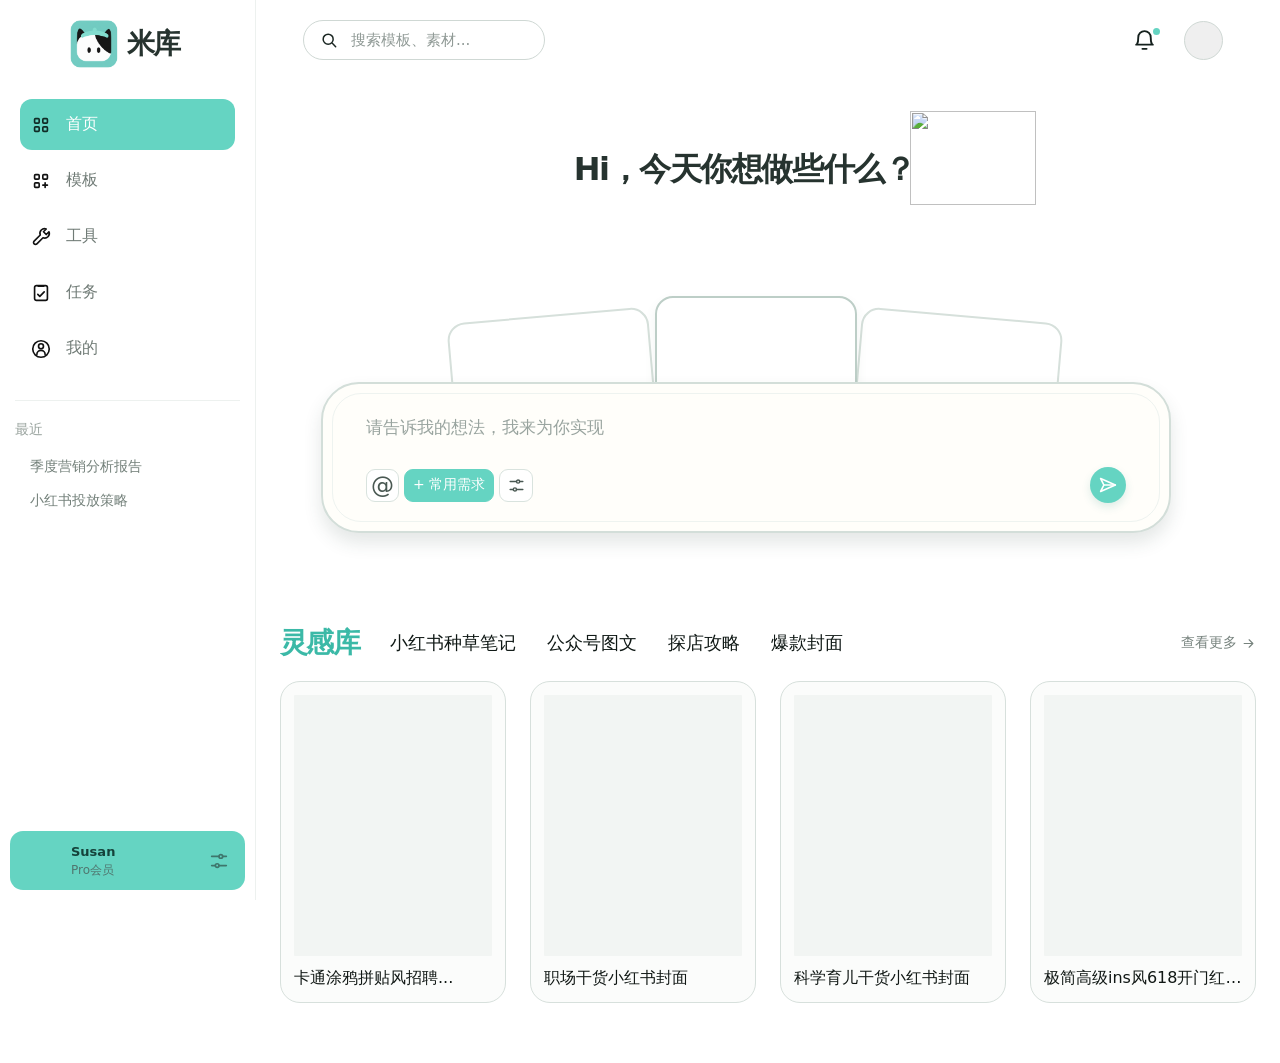
==== work/stitch_ui_20260822/miku-home-preview.html @ 9ce6d8cd "Add Miku homepage preview" ====
<!doctype html>
<html lang="zh-CN">
  <head>
    <meta charset="UTF-8" />
    <meta name="viewport" content="width=device-width, initial-scale=1.0" />
    <title>Miku 米库 · 首页</title>
    <style>
      :root {
        --mint: #65d4c2;
        --mint-dark: #3bb9a7;
        --ink: #26332f;
        --muted: #7f8b86;
        --line: #d7e0dc;
        --line-soft: #edf1ef;
        --panel: #fffefa;
        --shadow: 0 10px 18px rgba(45, 67, 59, 0.13);
        --ease: cubic-bezier(0.16, 1, 0.3, 1);
      }

      * { box-sizing: border-box; }
      html { scroll-behavior: smooth; }
      body {
        min-height: 100dvh;
        margin: 0;
        color: var(--ink);
        background: #fff;
        font-family: "PingFang SC", "Microsoft YaHei", system-ui, sans-serif;
        -webkit-font-smoothing: antialiased;
      }

      button, textarea { font: inherit; }
      button, a { -webkit-tap-highlight-color: transparent; }
      button { cursor: pointer; }
      a { color: inherit; text-decoration: none; }
      :focus-visible { outline: 3px solid rgba(101, 212, 194, 0.5); outline-offset: 3px; }

      .app-shell { min-height: 100dvh; }
      .icon { display: block; width: 22px; height: 22px; fill: none; stroke: currentColor; stroke-width: 1.8; stroke-linecap: round; stroke-linejoin: round; }
      .icon-glyph { display: inline-flex; width: 24px; height: 24px; align-items: center; justify-content: center; font-size: 0; }
      .sr-only { position: absolute; width: 1px; height: 1px; padding: 0; margin: -1px; overflow: hidden; clip: rect(0, 0, 0, 0); white-space: nowrap; border: 0; }

      .sidebar {
        position: fixed;
        inset: 0 auto 0 0;
        z-index: 10;
        width: 256px;
        display: flex;
        flex-direction: column;
        padding: 20px 10px 10px;
        background: #fff;
        border-right: 1px solid var(--line-soft);
      }

      .brand { display: flex; align-items: center; gap: 9px; padding: 0 0 31px 60px; }
      .brand-logo { width: 48px; height: 48px; display: block; border-radius: 11px; object-fit: cover; }
      .brand-name { font-size: 28px; font-weight: 700; letter-spacing: -0.06em; }

      .nav { display: grid; gap: 5px; margin: 0 10px; }
      .nav-link {
        min-height: 51px;
        display: flex;
        align-items: center;
        gap: 14px;
        padding: 0 10px;
        border-radius: 12px;
        color: #707b76;
        font-size: 16px;
        transition: background 180ms var(--ease), color 180ms var(--ease), transform 180ms var(--ease);
      }

      .nav-link:hover { color: var(--ink); background: #f4f8f6; transform: translateX(2px); }
      .nav-link[aria-current="page"] { color: #fff; background: var(--mint); }
      .nav-link .icon { color: #111; width: 22px; height: 22px; }
      .nav-link[aria-current="page"] .icon { color: #102b26; }

      .recent { margin: 26px 5px 0; padding: 20px 0 0; border-top: 1px solid var(--line-soft); }
      .recent-title { margin: 0 0 11px; color: #9aa49f; font-size: 14px; }
      .recent-link { display: block; padding: 8px 15px; color: #73807a; font-size: 14px; transition: color 180ms var(--ease); }
      .recent-link:hover { color: var(--mint-dark); }

      .profile-card { display: flex; align-items: center; gap: 10px; min-height: 59px; margin-top: auto; padding: 8px 11px; border-radius: 13px; color: #15423a; background: var(--mint); }
      .reference-crop { overflow: hidden; background-image: url('/reference/miku-home-reference.png'); background-repeat: no-repeat; background-size: 1440px 1024px; }
      .top-avatar { background-position: -1345px -13px; }
      .profile-avatar { width: 40px; height: 40px; flex: 0 0 auto; border-radius: 50%; background-position: -19px -947px; }
      .profile-copy { min-width: 0; flex: 1; line-height: 1.2; }
      .profile-copy strong, .profile-copy span { display: block; white-space: nowrap; overflow: hidden; text-overflow: ellipsis; }
      .profile-copy strong { font-size: 13px; }
      .profile-copy span { margin-top: 3px; color: #50766f; font-size: 12px; }
      .profile-settings { border: 0; padding: 4px; color: #3e766c; background: transparent; }

      .workspace { min-height: 100dvh; margin-left: 256px; }
      .topbar { height: 80px; display: flex; align-items: center; justify-content: space-between; padding: 0 57px 0 47px; }
      .search-box { width: 242px; height: 40px; display: flex; align-items: center; gap: 12px; padding: 0 15px; border: 1px solid #cfd8d4; border-radius: 999px; color: #909a96; background: #fff; text-align: left; transition: border-color 180ms var(--ease), box-shadow 180ms var(--ease); }
      .search-box:hover, .search-box:focus-visible { border-color: var(--mint); box-shadow: 0 0 0 4px rgba(101, 212, 194, 0.12); }
      .search-box .icon { width: 20px; height: 20px; color: #1a2622; }
      .search-box span:last-child { font-size: 15px; }
      .top-actions { display: flex; align-items: center; gap: 27px; }
      .notification-button { position: relative; display: grid; place-items: center; padding: 0; border: 0; color: #14201d; background: transparent; }
      .notification-button .icon { width: 25px; height: 25px; }
      .notification-dot { position: absolute; top: -2px; right: -5px; width: 11px; height: 11px; border: 2px solid #fff; border-radius: 50%; background: var(--mint); }
      .top-avatar { width: 39px; height: 39px; border: 1px solid #cfd8d4; border-radius: 50%; }

      .main { width: min(100% - 48px, 1018px); margin: 0 auto; }
      .hero { position: relative; height: 220px; display: flex; justify-content: center; padding-top: 69px; }
      .hero h1 { margin: 0; transform: translateX(-24px); font-size: 32px; line-height: 1.25; letter-spacing: -0.045em; font-weight: 700; }
      .hero-cat { position: absolute; top: 31px; left: calc(50% + 142px); width: 126px; height: 94px; object-fit: cover; object-position: 52% 46%; }

      .composer-section { position: relative; display: flow-root; height: 315px; }
      .mode-deck { position: absolute; top: 0; left: calc(50% - 13px); width: 610px; height: 94px; transform: translateX(-50%); }
      .mode-card { position: absolute; top: 15px; width: 202px; height: 97px; border: 2px solid #d6e0db; border-radius: 18px; background: #fff; transition: transform 180ms var(--ease), border-color 180ms var(--ease), box-shadow 180ms var(--ease); }
      .mode-card--left { left: 0; transform: rotate(-5deg); }
      .mode-card--center { left: 205px; top: 0; height: 112px; z-index: 2; }
      .mode-card--right { right: 0; transform: rotate(5deg); }
      .mode-card:hover, .mode-card.is-selected { border-color: #bdcec7; box-shadow: 0 6px 12px rgba(75, 105, 94, 0.08); }
      .mode-card--left:hover { transform: translateY(-4px) rotate(-5deg); }
      .mode-card--center:hover, .mode-card--center.is-selected { transform: translateY(-4px); }
      .mode-card--right:hover { transform: translateY(-4px) rotate(5deg); }

      .composer-panel { position: relative; z-index: 4; width: min(850px, 100%); height: 151px; margin: 82px auto 0; transform: translateX(-22px); padding: 31px 43px 16px; border: 2px solid #d3ded9; border-radius: 38px; background: var(--panel); box-shadow: var(--shadow); }
      .composer-panel::after { content: ""; position: absolute; inset: 9px; z-index: -1; border: 1px solid #eef3f0; border-radius: 29px; pointer-events: none; }
      .prompt-input { position: relative; z-index: 1; width: 100%; height: 42px; resize: none; padding: 0; border: 0; outline: 0; color: var(--ink); background: transparent; font-size: 17px; line-height: 1.5; }
      .prompt-input::placeholder { color: #99a49f; }
      .composer-actions { position: relative; z-index: 2; display: flex; align-items: center; justify-content: space-between; margin-top: 6px; }
      .prompt-tools { display: flex; align-items: center; gap: 5px; }
      .prompt-button { height: 33px; display: inline-flex; align-items: center; justify-content: center; border: 1px solid #d9e3de; border-radius: 9px; color: #495852; background: #fff; transition: transform 160ms var(--ease), border-color 160ms var(--ease), background 160ms var(--ease); }
      .prompt-button:hover { transform: translateY(-2px); border-color: var(--mint); background: #f8fffd; }
      .mention-button { width: 33px; font-size: 23px; line-height: 1; }
      .quick-button { padding: 0 8px; color: #fff; border-color: var(--mint); background: var(--mint); font-size: 14px; }
      .quick-button:hover { color: #fff; background: var(--mint-dark); }
      .settings-button { width: 34px; }
      .settings-button .icon { width: 19px; height: 19px; }
      .send-button { width: 36px; height: 36px; display: grid; place-items: center; border: 0; border-radius: 50%; color: #fff; background: var(--mint); box-shadow: 0 4px 8px rgba(50, 145, 130, 0.16); transition: transform 160ms var(--ease), background 160ms var(--ease); }
      .send-button:hover { transform: translateY(-2px); background: var(--mint-dark); }
      .send-button:active { transform: scale(0.96); }
      .send-button .icon { width: 22px; height: 22px; }
      .prompt-status { min-height: 18px; margin: 1px 0 0; color: var(--muted); font-size: 12px; }

      .inspiration-section { padding-top: 9px; padding-bottom: 60px; }
      .inspiration-heading { display: flex; align-items: center; justify-content: space-between; gap: 20px; margin-bottom: 19px; }
      .inspiration-tabs { display: flex; align-items: center; gap: 31px; overflow-x: auto; scrollbar-width: none; }
      .inspiration-tabs::-webkit-scrollbar { display: none; }
      .inspiration-tab { flex: 0 0 auto; padding: 0; border: 0; color: #0f1815; background: transparent; font-size: 18px; white-space: nowrap; }
      .inspiration-tab:first-child { font-size: 28px; font-weight: 700; letter-spacing: -0.06em; }
      .inspiration-tab:not(:first-child) { transition: color 160ms var(--ease); }
      .inspiration-tab:not(:first-child):hover, .inspiration-tab.is-active { color: var(--mint-dark); }
      .view-more { display: inline-flex; align-items: center; gap: 4px; flex: 0 0 auto; color: #77837e; font-size: 14px; }
      .view-more:hover { color: var(--mint-dark); }
      .view-more .icon { width: 15px; height: 15px; }

      .inspiration-grid { display: grid; grid-template-columns: repeat(4, minmax(0, 1fr)); gap: 24px; }
      .inspiration-card { min-width: 0; overflow: hidden; padding: 13px 13px 14px; border: 1px solid #d7e0dc; border-radius: 20px; background: #fbfcfb; transition: transform 180ms var(--ease), box-shadow 180ms var(--ease), border-color 180ms var(--ease); }
      .inspiration-card:hover { transform: translateY(-4px); border-color: #b9d1c8; box-shadow: 0 8px 18px rgba(55, 90, 78, 0.12); }
      .inspiration-media { width: 100%; aspect-ratio: 0.76; border-radius: 1px; background-image: url('/reference/miku-home-reference.png'); background-repeat: no-repeat; background-size: 1440px 1024px; background-color: #f2f5f3; }
      .media-one { background-position: -340px -694px; }
      .media-two { background-position: -600px -694px; }
      .media-three { background-position: -869px -699px; }
      .media-four { background-position: -1126px -699px; }
      .inspiration-title { display: block; overflow: hidden; margin-top: 11px; color: #111815; font-size: 16px; line-height: 1.35; text-overflow: ellipsis; white-space: nowrap; }

      @media (max-width: 1100px) {
        .topbar { padding-right: 28px; padding-left: 28px; }
        .main { width: min(100% - 48px, 900px); }
        .hero h1 { transform: none; }
        .composer-panel { transform: none; }
        .inspiration-grid { gap: 16px; }
        .mode-deck { transform: translateX(-50%) scale(0.92); transform-origin: top center; }
      }

      @media (max-width: 820px) {
        .sidebar { width: 84px; padding: 16px 10px 10px; align-items: center; }
        .workspace { margin-left: 84px; }
        .brand { padding: 0 0 27px; }
        .brand-name, .recent, .profile-card, .nav-link span:last-child { display: none; }
        .nav { width: 100%; margin: 0; }
        .nav-link { justify-content: center; padding: 0; }
        .topbar { padding: 0 24px; }
        .main { width: min(100% - 40px, 700px); }
        .hero h1 { font-size: 30px; }
        .hero-cat { left: calc(50% + 110px); width: 108px; height: 82px; }
        .composer-panel { padding-right: 30px; padding-left: 30px; }
        .inspiration-grid { grid-template-columns: repeat(2, minmax(0, 1fr)); }
      }

      @media (max-width: 620px) {
        .app-shell { display: block; }
        .sidebar { position: static; width: 100%; height: auto; display: flex; flex-direction: row; justify-content: space-between; padding: 10px 14px; border-right: 0; border-bottom: 1px solid var(--line-soft); }
        .brand { padding: 0; }
        .brand-logo { width: 42px; height: 42px; }
        .nav { width: auto; display: flex; gap: 3px; }
        .nav-link { width: 38px; min-height: 42px; }
        .nav-link .icon { width: 20px; height: 20px; }
        .workspace { margin-left: 0; }
        .topbar { height: 64px; padding: 0 16px; }
        .search-box { width: 200px; height: 36px; }
        .top-actions { gap: 15px; }
        .hero { height: 190px; padding-top: 28px; }
        .hero h1 { max-width: 260px; font-size: 28px; text-align: center; }
        .hero-cat { top: 78px; left: 50%; width: 92px; height: 70px; transform: translateX(-50%); }
        .composer-section { height: 260px; }
        .mode-deck { width: 100%; height: 78px; }
        .mode-card { width: 31%; height: 76px; border-radius: 14px; }
        .mode-card--center { left: 34.5%; height: 88px; }
        .composer-panel { width: 100%; height: 154px; margin-top: 66px; padding: 27px 22px 13px; border-radius: 26px; }
        .composer-panel::after { inset: 7px; border-radius: 19px; }
        .prompt-input { font-size: 15px; }
        .inspiration-heading { display: block; margin-bottom: 15px; }
        .inspiration-tabs { gap: 20px; padding-bottom: 13px; }
        .inspiration-tab { font-size: 15px; }
        .inspiration-tab:first-child { font-size: 23px; }
        .view-more { float: right; margin-top: -39px; }
        .inspiration-grid { display: flex; gap: 12px; overflow-x: auto; padding-bottom: 8px; }
        .inspiration-card { flex: 0 0 190px; }
      }

      @media (prefers-reduced-motion: reduce) {
        *, *::before, *::after { scroll-behavior: auto !important; transition-duration: 0.01ms !important; animation-duration: 0.01ms !important; }
      }
    </style>
  </head>
  <body>
    <div class="app-shell">
      <aside class="sidebar" aria-label="主导航">
        <a class="brand" href="#home" aria-label="米库首页">
          <img class="brand-logo" src="/assets/miku-home-art/cow-cat-logo.png" alt="" />
          <span class="brand-name">米库</span>
        </a>

        <nav class="nav" aria-label="产品导航">
          <a class="nav-link" aria-current="page" href="#home"><span class="icon-glyph">grid_view</span><span>首页</span></a>
          <a class="nav-link" href="#inspiration"><span class="icon-glyph">dashboard_customize</span><span>模板</span></a>
          <a class="nav-link" href="#compose"><span class="icon-glyph">build</span><span>工具</span></a>
          <a class="nav-link" href="#compose"><span class="icon-glyph">assignment_turned_in</span><span>任务</span></a>
          <a class="nav-link" href="#profile"><span class="icon-glyph">account_circle</span><span>我的</span></a>
        </nav>

        <section class="recent" aria-label="最近任务">
          <p class="recent-title">最近</p>
          <a class="recent-link" href="#compose">季度营销分析报告</a>
          <a class="recent-link" href="#compose">小红书投放策略</a>
        </section>

        <div class="profile-card" id="profile">
          <span class="profile-avatar reference-crop" aria-hidden="true"></span>
          <div class="profile-copy"><strong>Susan</strong><span>Pro会员</span></div>
          <button class="profile-settings" type="button" aria-label="账户设置"><span class="icon-glyph">settings</span></button>
        </div>
      </aside>

      <div class="workspace">
        <header class="topbar">
          <button class="search-box" type="button" id="searchButton" aria-label="搜索模板和素材"><span class="icon-glyph">search</span><span>搜索模板、素材...</span></button>
          <div class="top-actions">
            <button class="notification-button" type="button" aria-label="通知"><span class="icon-glyph">notifications</span><span class="notification-dot" aria-hidden="true"></span></button>
            <button class="top-avatar reference-crop" type="button" aria-label="个人中心"></button>
          </div>
        </header>

        <main class="main" id="home">
          <section class="hero" aria-labelledby="heroTitle">
            <h1 id="heroTitle">Hi，今天你想做些什么？</h1>
            <img class="hero-cat" src="/assets/miku-home-art/home-slogan-expression.png" alt="" />
          </section>

          <section class="composer-section" id="compose" aria-label="开始创作">
            <div class="mode-deck" role="tablist" aria-label="生成模式">
              <button class="mode-card mode-card--left" type="button" role="tab" aria-selected="false" data-mode="agent" aria-label="Agent模式"></button>
              <button class="mode-card mode-card--center is-selected" type="button" role="tab" aria-selected="true" data-mode="image" aria-label="图片生成"></button>
              <button class="mode-card mode-card--right" type="button" role="tab" aria-selected="false" data-mode="video" aria-label="视频生成"></button>
            </div>
            <div class="composer-panel" data-composer-mode="agent">
              <label class="sr-only" for="promptInput">告诉米库你想完成什么</label>
              <textarea id="promptInput" class="prompt-input" placeholder="请告诉我的想法，我来为你实现"></textarea>
              <div class="composer-actions">
                <div class="prompt-tools">
                  <button class="prompt-button mention-button" type="button" id="mentionButton" aria-label="添加提及">@</button>
                  <button class="prompt-button quick-button" type="button" id="quickButton">+ 常用需求</button>
                  <button class="prompt-button settings-button" type="button" id="settingsButton" aria-label="生成设置"><span class="icon-glyph">tune</span></button>
                </div>
                <button class="send-button" type="button" id="sendButton" aria-label="发送"><span class="icon-glyph" id="sendIcon">send</span></button>
              </div>
              <p class="prompt-status" id="promptStatus" role="status" aria-live="polite"></p>
            </div>
          </section>

          <section class="inspiration-section" id="inspiration" aria-labelledby="inspirationTitle">
            <div class="inspiration-heading">
              <div class="inspiration-tabs" role="tablist" aria-label="灵感分类">
                <button class="inspiration-tab is-active" type="button" role="tab" aria-selected="true" id="inspirationTitle">灵感库</button>
                <button class="inspiration-tab" type="button" role="tab" aria-selected="false">小红书种草笔记</button>
                <button class="inspiration-tab" type="button" role="tab" aria-selected="false">公众号图文</button>
                <button class="inspiration-tab" type="button" role="tab" aria-selected="false">探店攻略</button>
                <button class="inspiration-tab" type="button" role="tab" aria-selected="false">爆款封面</button>
              </div>
              <a class="view-more" href="#inspiration">查看更多<span class="icon-glyph">arrow_forward</span></a>
            </div>
            <div class="inspiration-grid">
              <a class="inspiration-card" href="#compose" data-scenario="卡通涂鸦拼贴风招聘海报"><div class="inspiration-media media-one" role="img" aria-label="卡通涂鸦拼贴风招聘海报"></div><span class="inspiration-title">卡通涂鸦拼贴风招聘...</span></a>
              <a class="inspiration-card" href="#compose" data-scenario="职场干货小红书封面"><div class="inspiration-media media-two" role="img" aria-label="职场干货小红书封面"></div><span class="inspiration-title">职场干货小红书封面</span></a>
              <a class="inspiration-card" href="#compose" data-scenario="科学育儿干货小红书封面"><div class="inspiration-media media-three" role="img" aria-label="科学育儿干货小红书封面"></div><span class="inspiration-title">科学育儿干货小红书封面</span></a>
              <a class="inspiration-card" href="#compose" data-scenario="极简高级风618开门红促销"><div class="inspiration-media media-four" role="img" aria-label="极简高级风618开门红促销"></div><span class="inspiration-title">极简高级ins风618开门红促...</span></a>
            </div>
          </section>
        </main>
      </div>
    </div>

    <script>
      (() => {
        const iconPaths = {
          search: '<circle cx="11" cy="11" r="6"/><path d="m16 16 4 4"/>',
          notifications: '<path d="M6 9a6 6 0 0 1 12 0c0 7 2 7 2 7H4s2 0 2-7Z"/><path d="M10 20h4"/>',
          grid_view: '<rect x="5" y="5" width="5" height="5" rx="1"/><rect x="14" y="5" width="5" height="5" rx="1"/><rect x="5" y="14" width="5" height="5" rx="1"/><rect x="14" y="14" width="5" height="5" rx="1"/>',
          dashboard_customize: '<rect x="5" y="5" width="5" height="5" rx="1"/><rect x="14" y="5" width="5" height="5" rx="1"/><rect x="5" y="14" width="5" height="5" rx="1"/><path d="M16.5 14v5M14 16.5h5"/>',
          build: '<path d="m14.7 6.3 3-3a5 5 0 0 0-6.5 6.5L4.5 16.5a2.1 2.1 0 1 0 3 3l6.7-6.7a5 5 0 0 0 6.5-6.5l-3 3-3-3Z"/>',
          assignment_turned_in: '<rect x="5" y="4" width="14" height="16" rx="2"/><path d="M9 4.5h6M8.5 13.5l2.2 2.2 4.8-5"/>',
          account_circle: '<circle cx="12" cy="12" r="9"/><circle cx="12" cy="9" r="2.7"/><path d="M7.5 18a4.5 4.5 0 0 1 9 0"/>',
          settings: '<path d="M4 7h8M16 7h4M4 17h4M12 17h8"/><circle cx="14" cy="7" r="2"/><circle cx="10" cy="17" r="2"/>',
          tune: '<path d="M4 7h8M16 7h4M4 17h4M12 17h8"/><circle cx="14" cy="7" r="2"/><circle cx="10" cy="17" r="2"/>',
          send: '<path d="m4 5 16 7-16 7 3.5-7L4 5Z"/><path d="M7.5 12H20"/>',
          check: '<path d="m5 12 4 4L19 6"/>',
          arrow_forward: '<path d="M5 12h13M13 6l6 6-6 6"/>'
        };

        function replaceIcons() {
          document.querySelectorAll('.icon-glyph').forEach((glyph) => {
            const name = glyph.textContent.trim();
            if (!iconPaths[name]) return;
            const svg = document.createElementNS('http://www.w3.org/2000/svg', 'svg');
            svg.setAttribute('class', 'icon');
            svg.setAttribute('viewBox', '0 0 24 24');
            svg.setAttribute('aria-hidden', 'true');
            if (glyph.id) svg.id = glyph.id;
            svg.innerHTML = iconPaths[name];
            glyph.replaceWith(svg);
          });
        }

        function setIcon(node, name) { node.innerHTML = iconPaths[name] || ''; }
        replaceIcons();

        const input = document.querySelector('#promptInput');
        const status = document.querySelector('#promptStatus');
        const sendButton = document.querySelector('#sendButton');
        const sendIcon = document.querySelector('#sendIcon');
        const modeCards = [...document.querySelectorAll('.mode-card')];
        const inspirationTabs = [...document.querySelectorAll('.inspiration-tab')];
        const inspirationCards = [...document.querySelectorAll('.inspiration-card')];
        const modes = { agent: '告诉我你想完成什么营销任务', image: '告诉我你想生成什么图片', video: '描述你想制作的视频内容' };

        function setStatus(message) {
          status.textContent = message;
          window.clearTimeout(setStatus.timer);
          setStatus.timer = window.setTimeout(() => { status.textContent = ''; }, 2600);
        }

        modeCards.forEach((card) => {
          card.addEventListener('click', () => {
            modeCards.forEach((item) => {
              const selected = item === card;
              item.classList.toggle('is-selected', selected);
              item.setAttribute('aria-selected', String(selected));
            });
            input.placeholder = modes[card.dataset.mode];
            setStatus(`已切换到${card.getAttribute('aria-label')}`);
          });
        });

        inspirationTabs.forEach((tab) => {
          tab.addEventListener('click', () => {
            inspirationTabs.forEach((item) => {
              const selected = item === tab;
              item.classList.toggle('is-active', selected);
              item.setAttribute('aria-selected', String(selected));
            });
            setStatus(`已选择${tab.textContent.trim()}`);
          });
        });

        inspirationCards.forEach((card) => {
          card.addEventListener('click', (event) => {
            event.preventDefault();
            input.value = `参考「${card.dataset.scenario}」做一版新的内容`;
            setStatus(`已载入${card.dataset.scenario}`);
            input.focus();
          });
        });

        document.querySelectorAll('.recent-link').forEach((link) => {
          link.addEventListener('click', (event) => {
            event.preventDefault();
            input.value = `继续推进「${link.textContent.trim()}」`;
            setStatus(`已恢复${link.textContent.trim()}`);
            input.focus();
          });
        });

        document.querySelector('#searchButton').addEventListener('click', () => { input.focus(); setStatus('搜索入口已准备好'); });
        document.querySelector('#mentionButton').addEventListener('click', () => { input.value += `${input.value ? ' ' : ''}@品牌资料`; input.focus(); });
        document.querySelector('#quickButton').addEventListener('click', () => { input.value = '帮我制定一份小红书新品种草计划'; setStatus('已填入常用需求'); input.focus(); });
        document.querySelector('#settingsButton').addEventListener('click', () => setStatus('生成设置入口已准备好'));
        document.querySelector('.profile-settings').addEventListener('click', () => setStatus('账户设置入口已准备好'));

        sendButton.addEventListener('click', () => {
          if (!input.value.trim()) {
            setStatus('先告诉我你想完成什么任务');
            input.focus();
            return;
          }
          setIcon(sendIcon, 'check');
          sendButton.setAttribute('aria-label', '已发送');
          setStatus('已创建任务草稿，下一步进入工作区');
          window.setTimeout(() => { setIcon(sendIcon, 'send'); sendButton.setAttribute('aria-label', '发送'); }, 1600);
        });
      })();
    </script>
  </body>
</html>
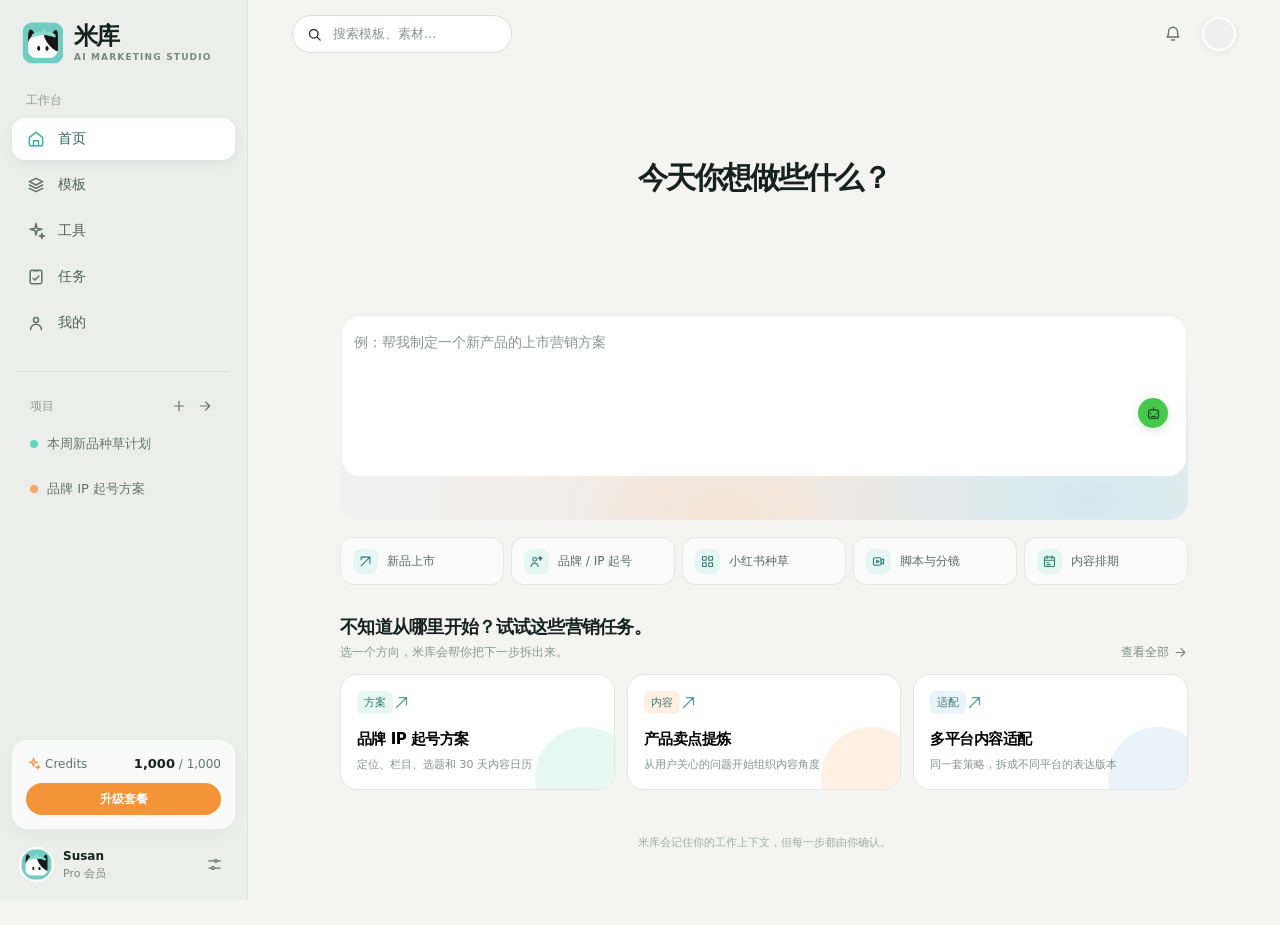
==== commit b0d37d90: "Update Miku homepage prototype" ====
--- a/work/stitch_ui_20260822/miku-home-preview.html
+++ b/work/stitch_ui_20260822/miku-home-preview.html
@@ -3,414 +3,154 @@
   <head>
     <meta charset="UTF-8" />
     <meta name="viewport" content="width=device-width, initial-scale=1.0" />
-    <title>Miku 米库 · 首页</title>
+    <title>Miku 米库 · 营销工作台</title>
     <style>
-      :root {
-        --mint: #65d4c2;
-        --mint-dark: #3bb9a7;
-        --ink: #26332f;
-        --muted: #7f8b86;
-        --line: #d7e0dc;
-        --line-soft: #edf1ef;
-        --panel: #fffefa;
-        --shadow: 0 10px 18px rgba(45, 67, 59, 0.13);
-        --ease: cubic-bezier(0.16, 1, 0.3, 1);
-      }
+      :root { --mint:#66d5c2; --mint-strong:#35b7a6; --mint-soft:#e4f7f2; --orange:#f49337; --ink:#17211f; --muted:#84908c; --line:#dfe4e1; --surface:#fff; --canvas:#f4f5f3; --sidebar:#eceeec; --shadow:0 18px 42px rgba(47,68,61,.11); --ease:cubic-bezier(.16,1,.3,1); }
+      * { box-sizing:border-box; }
+      html { scroll-behavior:smooth; }
+      body { min-height:100dvh; margin:0; color:var(--ink); background:var(--canvas); font-family:"PingFang SC","Microsoft YaHei",system-ui,sans-serif; -webkit-font-smoothing:antialiased; }
+      button,textarea { font:inherit; } button,a { -webkit-tap-highlight-color:transparent; } button { cursor:pointer; } a { color:inherit; text-decoration:none; }
+      :focus-visible { outline:3px solid rgba(53,183,166,.42); outline-offset:3px; }
+      .icon { display:block; width:20px; height:20px; fill:none; stroke:currentColor; stroke-width:1.8; stroke-linecap:round; stroke-linejoin:round; }
+      .icon-glyph { display:inline-flex; width:22px; height:22px; align-items:center; justify-content:center; font-size:0; }
+      .sr-only { position:absolute; width:1px; height:1px; padding:0; margin:-1px; overflow:hidden; clip:rect(0,0,0,0); white-space:nowrap; border:0; }
 
-      * { box-sizing: border-box; }
-      html { scroll-behavior: smooth; }
-      body {
-        min-height: 100dvh;
-        margin: 0;
-        color: var(--ink);
-        background: #fff;
-        font-family: "PingFang SC", "Microsoft YaHei", system-ui, sans-serif;
-        -webkit-font-smoothing: antialiased;
-      }
+      .sidebar { position:fixed; inset:0 auto 0 0; z-index:10; width:248px; display:flex; flex-direction:column; padding:22px 12px 14px; background:var(--sidebar); border-right:1px solid #e1e4e2; }
+      .brand { display:flex; align-items:center; gap:10px; padding:0 10px 28px; }
+      .brand-logo { width:42px; height:42px; display:block; border-radius:12px; object-fit:cover; }
+      .brand-lockup { line-height:1; }
+      .brand-name { display:block; font-size:24px; font-weight:800; letter-spacing:-.08em; }
+      .brand-subtitle { display:block; margin-top:5px; color:#7b8581; font-size:9px; font-weight:700; letter-spacing:.13em; text-transform:uppercase; }
+      .side-label { margin:0 14px 9px; color:#929b97; font-size:12px; }
+      .nav { display:grid; gap:4px; }
+      .nav-link { min-height:42px; display:flex; align-items:center; gap:12px; padding:0 14px; border:0; border-radius:13px; color:#53605b; background:transparent; font-size:14px; text-align:left; transition:background 180ms var(--ease),color 180ms var(--ease),transform 180ms var(--ease); }
+      .nav-link:hover { color:var(--ink); background:rgba(255,255,255,.56); transform:translateX(2px); }
+      .nav-link[aria-current="page"] { color:#2d665c; background:#fff; box-shadow:0 4px 12px rgba(53,77,69,.07); }
+      .nav-link .icon { color:#64716c; } .nav-link[aria-current="page"] .icon { color:var(--mint-strong); }
+      .projects { margin:27px 4px 0; padding:22px 4px 0; border-top:1px solid #dce1de; }
+      .projects-heading { display:flex; align-items:center; justify-content:space-between; padding:0 10px; }
+      .projects-heading .side-label { margin:0; }
+      .project-actions { display:flex; gap:2px; }
+      .tiny-button,.profile-settings { display:grid; place-items:center; padding:0; border:0; border-radius:8px; color:#68736e; background:transparent; }
+      .tiny-button { width:24px; height:24px; } .tiny-button:hover,.profile-settings:hover { color:var(--mint-strong); background:#fff; }
+      .tiny-button .icon { width:16px; height:16px; }
+      .project-item { display:flex; align-items:center; gap:9px; width:100%; margin-top:7px; padding:10px; border:0; border-radius:10px; color:#66736d; background:transparent; font-size:13px; text-align:left; }
+      .project-item:hover { color:var(--ink); background:rgba(255,255,255,.56); }
+      .project-dot { width:8px; height:8px; flex:0 0 auto; border-radius:50%; background:var(--mint); }
+      .side-footer { margin-top:auto; }
+      .credit-panel { margin:0 0 14px; padding:15px 13px 13px; border:1px solid rgba(255,255,255,.85); border-radius:16px; background:rgba(255,255,255,.7); box-shadow:0 5px 16px rgba(52,70,64,.04); }
+      .credit-line { display:flex; align-items:center; justify-content:space-between; color:#68746f; font-size:12px; }
+      .credit-line strong { color:var(--ink); font-size:13px; } .credit-copy { display:inline-flex; align-items:center; }
+      .credit-copy .icon { width:15px; height:15px; margin-right:4px; color:var(--orange); }
+      .upgrade-button { width:100%; height:32px; margin-top:12px; border:0; border-radius:999px; color:#fff; background:var(--orange); font-size:12px; font-weight:700; transition:transform 160ms var(--ease),filter 160ms var(--ease); }
+      .upgrade-button:hover { filter:brightness(1.04); transform:translateY(-2px); }
+      .profile-card { display:flex; align-items:center; gap:9px; padding:4px 7px; color:#59645f; }
+      .profile-avatar,.top-avatar { object-fit:cover; border:2px solid #fff; border-radius:50%; }
+      .profile-avatar { width:35px; height:35px; flex:0 0 auto; } .profile-copy { min-width:0; flex:1; line-height:1.2; }
+      .profile-copy strong,.profile-copy span { display:block; overflow:hidden; text-overflow:ellipsis; white-space:nowrap; } .profile-copy strong { color:var(--ink); font-size:12px; } .profile-copy span { margin-top:4px; color:#7d8783; font-size:11px; }
+      .profile-settings { width:28px; height:28px; } .profile-settings .icon { width:17px; height:17px; }
 
-      button, textarea { font: inherit; }
-      button, a { -webkit-tap-highlight-color: transparent; }
-      button { cursor: pointer; }
-      a { color: inherit; text-decoration: none; }
-      :focus-visible { outline: 3px solid rgba(101, 212, 194, 0.5); outline-offset: 3px; }
+      .workspace { min-height:100dvh; margin-left:248px; }
+      .topbar { height:68px; display:flex; align-items:center; justify-content:space-between; padding:0 44px; }
+      .search-box { width:220px; height:38px; display:flex; align-items:center; gap:10px; padding:0 13px; border:1px solid #d8dedb; border-radius:999px; color:#8a9490; background:#fff; font-size:13px; text-align:left; transition:border-color 160ms var(--ease),box-shadow 160ms var(--ease); }
+      .search-box:hover,.search-box:focus-visible { border-color:var(--mint-strong); box-shadow:0 0 0 4px rgba(53,183,166,.12); }
+      .search-box .icon { width:17px; height:17px; color:#1c2925; }
+      .crumb { display:inline-flex; align-items:center; gap:8px; color:#7c8782; font-size:12px; }
+      .crumb-dot { width:7px; height:7px; border-radius:50%; background:var(--mint); box-shadow:0 0 0 4px var(--mint-soft); }
+      .top-actions { display:flex; align-items:center; gap:12px; } .top-button { display:grid; width:34px; height:34px; place-items:center; padding:0; border:0; border-radius:10px; color:#66716d; background:transparent; }
+      .top-button:hover { color:var(--ink); background:#fff; } .top-button .icon { width:18px; height:18px; } .top-avatar { width:34px; height:34px; box-shadow:0 2px 6px rgba(35,52,46,.08); }
+      .reference-crop { overflow:hidden; background-image:url('/reference/miku-home-reference.png'); background-repeat:no-repeat; background-size:1440px 1024px; }
+      .top-avatar.reference-crop { display:block; padding:0; border:2px solid #fff; border-radius:50%; background-position:-1348px -15px; }
+      .main { width:min(100% - 96px,848px); margin:0 auto; padding-bottom:64px; }
 
-      .app-shell { min-height: 100dvh; }
-      .icon { display: block; width: 22px; height: 22px; fill: none; stroke: currentColor; stroke-width: 1.8; stroke-linecap: round; stroke-linejoin: round; }
-      .icon-glyph { display: inline-flex; width: 24px; height: 24px; align-items: center; justify-content: center; font-size: 0; }
-      .sr-only { position: absolute; width: 1px; height: 1px; padding: 0; margin: -1px; overflow: hidden; clip: rect(0, 0, 0, 0); white-space: nowrap; border: 0; }
+      .hero-card { position:relative; min-height:246px; display:flex; align-items:center; justify-content:center; padding:48px 24px 34px; border:0; border-radius:0; background:transparent; box-shadow:none; }
+      .hero-copy { position:relative; z-index:2; max-width:100%; text-align:center; transform:translateY(-20px); } .hero-kicker,.hero-description,.hero-tabs,.hero-art-wrap { display:none; }
+      .hero-title { margin:0; font-size:30px; line-height:1.12; letter-spacing:-.065em; font-weight:800; }
+      .hero-title em { color:var(--ink); font-style:normal; }
 
-      .sidebar {
-        position: fixed;
-        inset: 0 auto 0 0;
-        z-index: 10;
-        width: 256px;
-        display: flex;
-        flex-direction: column;
-        padding: 20px 10px 10px;
-        background: #fff;
-        border-right: 1px solid var(--line-soft);
-      }
+      .composer-section { position:relative; z-index:0; margin-top:0; padding:2px; border:0; border-radius:20px; overflow:visible; background:radial-gradient(ellipse 56% 120% at 88% 90%,rgba(171,219,235,.42),transparent 60%),radial-gradient(ellipse 56% 120% at 45% 95%,rgba(250,214,185,.42),transparent 62%),#f0f0f0; backdrop-filter:blur(18px) saturate(105%); -webkit-backdrop-filter:blur(18px) saturate(105%); box-shadow:none; }
+      .composer-panel { position:relative; z-index:1; overflow:visible; min-height:0; padding:0; border:0; border-radius:18px; background:transparent; box-shadow:none; }
+      .composer-topline { display:flex; align-items:center; justify-content:space-between; gap:16px; min-height:31px; color:#f8fbfa; font-size:12px; } .prompt-guide { display:inline-flex; align-items:center; gap:8px; }
+      .prompt-guide .icon { width:17px; height:17px; color:#fff; } .prompt-guide strong { color:#fff; font-size:12px; } .credit-upgrade { padding:4px 8px; border-radius:999px; color:#18362e; background:var(--mint); font-size:11px; font-weight:700; } .prompt-label { display:inline-flex; align-items:center; gap:5px; padding:4px 8px; border-radius:999px; color:#1d302b; background:rgba(255,255,255,.72); font-size:11px; }
+      .question-input-row { position:relative; z-index:2; display:flex; flex-direction:column; align-items:stretch; height:160px; min-height:160px; margin-top:0; padding:12px; background:#fff; border-radius:18px; box-shadow:none; }
+      .prompt-input-area { display:flex; flex:1; min-height:0; flex-direction:column; }
+      .prompt-topline { display:flex; align-items:flex-start; gap:8px; min-height:32px; }
+      .prompt-caret { width:1px; height:28px; flex:0 0 1px; margin-top:1px; background:#202825; }
+      .prompt-tab { display:inline-flex; align-items:center; justify-content:center; min-width:38px; height:28px; padding:0 8px; border:1px solid #d8ddda; border-radius:10px; color:#7c8581; background:#fff; font:12px/1 var(--font); }
+      .prompt-input { flex:1; width:100%; height:72px; resize:none; margin:0; padding:3px 0 0; border:0; outline:0; color:var(--ink); background:transparent; font-size:14px; line-height:1.65; } .prompt-input::placeholder { color:#8b9490; }
+      .composer-helper { position:absolute; top:82px; right:18px; display:grid; width:30px; height:30px; place-items:center; padding:0; border:0; border-radius:50%; color:#164c22; background:#45c84b; box-shadow:0 3px 8px rgba(40,110,48,.18); transition:transform 160ms var(--ease),filter 160ms var(--ease); } .composer-helper:hover { transform:translateY(-2px); filter:saturate(1.12); } .composer-helper .icon { width:17px; height:17px; }
+      .question-input-actions { display:flex; align-items:center; justify-content:space-between; gap:12px; min-height:24px; }
+      .composer-tools,.composer-actions { display:flex; align-items:center; gap:10px; }
+      .question-input-actions .tool-button,.action-icon-button { display:inline-flex; align-items:center; justify-content:center; width:28px; height:30px; min-height:30px; padding:0; border:0; border-radius:8px; color:#303734; background:transparent; transition:color 160ms var(--ease),background 160ms var(--ease),transform 160ms var(--ease); }
+      .question-input-actions .tool-button span:last-child { display:none; }
+      .question-input-actions .tool-button:hover,.action-icon-button:hover { color:#111815; background:#f1f2f1; transform:translateY(-2px); } .question-input-actions .tool-button .icon,.action-icon-button .icon { width:21px; height:21px; }
+      .auto-button { display:inline-flex; align-items:center; gap:7px; min-height:30px; padding:0 12px; border:0; border-radius:999px; color:#303734; background:#f0f1f0; font-size:12px; transition:background 160ms var(--ease),transform 160ms var(--ease); } .auto-button:hover { background:#e7e9e8; transform:translateY(-2px); } .auto-button .icon { width:16px; height:16px; }
+      .send-button { display:grid; width:35px; height:35px; flex:0 0 auto; place-items:center; padding:0; border:0; border-radius:50%; color:#a4aaa8; background:#f0f1f0; box-shadow:none; transition:transform 160ms var(--ease),background 160ms var(--ease),color 160ms var(--ease); }
+      .send-button:hover { color:#4d5652; background:#e7e9e8; transform:translateY(-2px); } .send-button:active { transform:scale(.95); } .send-button .icon { width:19px; height:19px; }
+      .character-count { display:none; }
+      .connector-bar { display:flex; align-items:center; justify-content:space-between; gap:12px; min-height:42px; padding:0 14px; color:#2f3834; background:transparent; font-size:12px; }
+      .connector-copy { display:inline-flex; align-items:center; gap:8px; } .connector-copy .icon { width:17px; height:17px; color:#303734; } .connector-list { display:flex; align-items:center; gap:6px; } .connector-chip { display:grid; width:28px; height:28px; place-items:center; border:1px solid rgba(255,255,255,.90); border-radius:8px; color:#28312e; background:rgba(255,255,255,.72); font-size:12px; font-weight:800; }
+      .prompt-status { min-height:18px; margin:3px 0 0; color:var(--ink-soft); font-size:12px; } .prompt-status:empty { display:none; }
 
-      .brand { display: flex; align-items: center; gap: 9px; padding: 0 0 31px 60px; }
-      .brand-logo { width: 48px; height: 48px; display: block; border-radius: 11px; object-fit: cover; }
-      .brand-name { font-size: 28px; font-weight: 700; letter-spacing: -0.06em; }
+      .quick-section { margin-top:17px; } .quick-list { display:grid; grid-template-columns:repeat(5,minmax(0,1fr)); gap:7px; } .quick-card { min-height:48px; display:flex; align-items:center; gap:9px; padding:0 12px; border:1px solid #e2e6e4; border-radius:13px; color:#5c6863; background:rgba(255,255,255,.66); font-size:12px; text-align:left; transition:border-color 160ms var(--ease),background 160ms var(--ease),transform 160ms var(--ease),box-shadow 160ms var(--ease); }
+      .quick-card:hover,.quick-card.is-active { color:#2e6d61; border-color:#bde6dd; background:#f3fcfa; box-shadow:0 6px 14px rgba(54,119,105,.07); transform:translateY(-3px); } .quick-icon { display:grid; width:25px; height:25px; flex:0 0 auto; place-items:center; border-radius:8px; color:#367c6e; background:var(--mint-soft); } .quick-icon .icon { width:15px; height:15px; }
 
-      .nav { display: grid; gap: 5px; margin: 0 10px; }
-      .nav-link {
-        min-height: 51px;
-        display: flex;
-        align-items: center;
-        gap: 14px;
-        padding: 0 10px;
-        border-radius: 12px;
-        color: #707b76;
-        font-size: 16px;
-        transition: background 180ms var(--ease), color 180ms var(--ease), transform 180ms var(--ease);
-      }
+      .starter-section { margin-top:30px; } .section-heading { display:flex; align-items:end; justify-content:space-between; gap:16px; margin-bottom:13px; } .section-heading h2 { margin:0; font-size:18px; letter-spacing:-.04em; } .section-heading p { margin:5px 0 0; color:#8b9691; font-size:12px; }
+      .text-link { display:inline-flex; align-items:center; gap:4px; color:#7d8883; font-size:12px; } .text-link:hover { color:var(--mint-strong); } .text-link .icon { width:15px; height:15px; }
+      .starter-grid { display:grid; grid-template-columns:repeat(3,minmax(0,1fr)); gap:12px; } .starter-card { position:relative; min-height:116px; overflow:hidden; display:flex; flex-direction:column; justify-content:space-between; padding:16px; border:1px solid #e2e6e4; border-radius:17px; background:#fff; text-align:left; transition:transform 180ms var(--ease),border-color 180ms var(--ease),box-shadow 180ms var(--ease); }
+      .starter-card:after { content:""; position:absolute; right:-21px; bottom:-38px; width:100px; height:100px; border-radius:50%; background:var(--wash,#e9f8f4); } .starter-card:hover { border-color:#b8dfd6; box-shadow:0 8px 24px rgba(47,68,61,.08); transform:translateY(-4px); }
+      .starter-card-top { position:relative; z-index:1; display:flex; align-items:center; justify-content:space-between; color:#89938f; font-size:11px; } .starter-tag { padding:4px 7px; border-radius:6px; color:#367a6d; background:var(--wash,#e9f8f4); } .starter-card h3 { position:relative; z-index:1; max-width:180px; margin:12px 0 0; font-size:15px; line-height:1.35; letter-spacing:-.035em; } .starter-card p { position:relative; z-index:1; margin:8px 0 0; color:#86918d; font-size:11px; line-height:1.45; } .starter-card .icon { position:relative; z-index:1; width:17px; height:17px; color:#5b9e91; }
+      .starter-card--mint { --wash:#e7f8f2; } .starter-card--peach { --wash:#fff0e3; } .starter-card--blue { --wash:#eaf2fa; } .footer-note { display:flex; justify-content:center; margin-top:45px; color:#a1aaa6; font-size:11px; }
 
-      .nav-link:hover { color: var(--ink); background: #f4f8f6; transform: translateX(2px); }
-      .nav-link[aria-current="page"] { color: #fff; background: var(--mint); }
-      .nav-link .icon { color: #111; width: 22px; height: 22px; }
-      .nav-link[aria-current="page"] .icon { color: #102b26; }
-
-      .recent { margin: 26px 5px 0; padding: 20px 0 0; border-top: 1px solid var(--line-soft); }
-      .recent-title { margin: 0 0 11px; color: #9aa49f; font-size: 14px; }
-      .recent-link { display: block; padding: 8px 15px; color: #73807a; font-size: 14px; transition: color 180ms var(--ease); }
-      .recent-link:hover { color: var(--mint-dark); }
-
-      .profile-card { display: flex; align-items: center; gap: 10px; min-height: 59px; margin-top: auto; padding: 8px 11px; border-radius: 13px; color: #15423a; background: var(--mint); }
-      .reference-crop { overflow: hidden; background-image: url('/reference/miku-home-reference.png'); background-repeat: no-repeat; background-size: 1440px 1024px; }
-      .top-avatar { background-position: -1345px -13px; }
-      .profile-avatar { width: 40px; height: 40px; flex: 0 0 auto; border-radius: 50%; background-position: -19px -947px; }
-      .profile-copy { min-width: 0; flex: 1; line-height: 1.2; }
-      .profile-copy strong, .profile-copy span { display: block; white-space: nowrap; overflow: hidden; text-overflow: ellipsis; }
-      .profile-copy strong { font-size: 13px; }
-      .profile-copy span { margin-top: 3px; color: #50766f; font-size: 12px; }
-      .profile-settings { border: 0; padding: 4px; color: #3e766c; background: transparent; }
-
-      .workspace { min-height: 100dvh; margin-left: 256px; }
-      .topbar { height: 80px; display: flex; align-items: center; justify-content: space-between; padding: 0 57px 0 47px; }
-      .search-box { width: 242px; height: 40px; display: flex; align-items: center; gap: 12px; padding: 0 15px; border: 1px solid #cfd8d4; border-radius: 999px; color: #909a96; background: #fff; text-align: left; transition: border-color 180ms var(--ease), box-shadow 180ms var(--ease); }
-      .search-box:hover, .search-box:focus-visible { border-color: var(--mint); box-shadow: 0 0 0 4px rgba(101, 212, 194, 0.12); }
-      .search-box .icon { width: 20px; height: 20px; color: #1a2622; }
-      .search-box span:last-child { font-size: 15px; }
-      .top-actions { display: flex; align-items: center; gap: 27px; }
-      .notification-button { position: relative; display: grid; place-items: center; padding: 0; border: 0; color: #14201d; background: transparent; }
-      .notification-button .icon { width: 25px; height: 25px; }
-      .notification-dot { position: absolute; top: -2px; right: -5px; width: 11px; height: 11px; border: 2px solid #fff; border-radius: 50%; background: var(--mint); }
-      .top-avatar { width: 39px; height: 39px; border: 1px solid #cfd8d4; border-radius: 50%; }
-
-      .main { width: min(100% - 48px, 1018px); margin: 0 auto; }
-      .hero { position: relative; height: 220px; display: flex; justify-content: center; padding-top: 69px; }
-      .hero h1 { margin: 0; transform: translateX(-24px); font-size: 32px; line-height: 1.25; letter-spacing: -0.045em; font-weight: 700; }
-      .hero-cat { position: absolute; top: 31px; left: calc(50% + 142px); width: 126px; height: 94px; object-fit: cover; object-position: 52% 46%; }
-
-      .composer-section { position: relative; display: flow-root; height: 315px; }
-      .mode-deck { position: absolute; top: 0; left: calc(50% - 13px); width: 610px; height: 94px; transform: translateX(-50%); }
-      .mode-card { position: absolute; top: 15px; width: 202px; height: 97px; border: 2px solid #d6e0db; border-radius: 18px; background: #fff; transition: transform 180ms var(--ease), border-color 180ms var(--ease), box-shadow 180ms var(--ease); }
-      .mode-card--left { left: 0; transform: rotate(-5deg); }
-      .mode-card--center { left: 205px; top: 0; height: 112px; z-index: 2; }
-      .mode-card--right { right: 0; transform: rotate(5deg); }
-      .mode-card:hover, .mode-card.is-selected { border-color: #bdcec7; box-shadow: 0 6px 12px rgba(75, 105, 94, 0.08); }
-      .mode-card--left:hover { transform: translateY(-4px) rotate(-5deg); }
-      .mode-card--center:hover, .mode-card--center.is-selected { transform: translateY(-4px); }
-      .mode-card--right:hover { transform: translateY(-4px) rotate(5deg); }
-
-      .composer-panel { position: relative; z-index: 4; width: min(850px, 100%); height: 151px; margin: 82px auto 0; transform: translateX(-22px); padding: 31px 43px 16px; border: 2px solid #d3ded9; border-radius: 38px; background: var(--panel); box-shadow: var(--shadow); }
-      .composer-panel::after { content: ""; position: absolute; inset: 9px; z-index: -1; border: 1px solid #eef3f0; border-radius: 29px; pointer-events: none; }
-      .prompt-input { position: relative; z-index: 1; width: 100%; height: 42px; resize: none; padding: 0; border: 0; outline: 0; color: var(--ink); background: transparent; font-size: 17px; line-height: 1.5; }
-      .prompt-input::placeholder { color: #99a49f; }
-      .composer-actions { position: relative; z-index: 2; display: flex; align-items: center; justify-content: space-between; margin-top: 6px; }
-      .prompt-tools { display: flex; align-items: center; gap: 5px; }
-      .prompt-button { height: 33px; display: inline-flex; align-items: center; justify-content: center; border: 1px solid #d9e3de; border-radius: 9px; color: #495852; background: #fff; transition: transform 160ms var(--ease), border-color 160ms var(--ease), background 160ms var(--ease); }
-      .prompt-button:hover { transform: translateY(-2px); border-color: var(--mint); background: #f8fffd; }
-      .mention-button { width: 33px; font-size: 23px; line-height: 1; }
-      .quick-button { padding: 0 8px; color: #fff; border-color: var(--mint); background: var(--mint); font-size: 14px; }
-      .quick-button:hover { color: #fff; background: var(--mint-dark); }
-      .settings-button { width: 34px; }
-      .settings-button .icon { width: 19px; height: 19px; }
-      .send-button { width: 36px; height: 36px; display: grid; place-items: center; border: 0; border-radius: 50%; color: #fff; background: var(--mint); box-shadow: 0 4px 8px rgba(50, 145, 130, 0.16); transition: transform 160ms var(--ease), background 160ms var(--ease); }
-      .send-button:hover { transform: translateY(-2px); background: var(--mint-dark); }
-      .send-button:active { transform: scale(0.96); }
-      .send-button .icon { width: 22px; height: 22px; }
-      .prompt-status { min-height: 18px; margin: 1px 0 0; color: var(--muted); font-size: 12px; }
-
-      .inspiration-section { padding-top: 9px; padding-bottom: 60px; }
-      .inspiration-heading { display: flex; align-items: center; justify-content: space-between; gap: 20px; margin-bottom: 19px; }
-      .inspiration-tabs { display: flex; align-items: center; gap: 31px; overflow-x: auto; scrollbar-width: none; }
-      .inspiration-tabs::-webkit-scrollbar { display: none; }
-      .inspiration-tab { flex: 0 0 auto; padding: 0; border: 0; color: #0f1815; background: transparent; font-size: 18px; white-space: nowrap; }
-      .inspiration-tab:first-child { font-size: 28px; font-weight: 700; letter-spacing: -0.06em; }
-      .inspiration-tab:not(:first-child) { transition: color 160ms var(--ease); }
-      .inspiration-tab:not(:first-child):hover, .inspiration-tab.is-active { color: var(--mint-dark); }
-      .view-more { display: inline-flex; align-items: center; gap: 4px; flex: 0 0 auto; color: #77837e; font-size: 14px; }
-      .view-more:hover { color: var(--mint-dark); }
-      .view-more .icon { width: 15px; height: 15px; }
-
-      .inspiration-grid { display: grid; grid-template-columns: repeat(4, minmax(0, 1fr)); gap: 24px; }
-      .inspiration-card { min-width: 0; overflow: hidden; padding: 13px 13px 14px; border: 1px solid #d7e0dc; border-radius: 20px; background: #fbfcfb; transition: transform 180ms var(--ease), box-shadow 180ms var(--ease), border-color 180ms var(--ease); }
-      .inspiration-card:hover { transform: translateY(-4px); border-color: #b9d1c8; box-shadow: 0 8px 18px rgba(55, 90, 78, 0.12); }
-      .inspiration-media { width: 100%; aspect-ratio: 0.76; border-radius: 1px; background-image: url('/reference/miku-home-reference.png'); background-repeat: no-repeat; background-size: 1440px 1024px; background-color: #f2f5f3; }
-      .media-one { background-position: -340px -694px; }
-      .media-two { background-position: -600px -694px; }
-      .media-three { background-position: -869px -699px; }
-      .media-four { background-position: -1126px -699px; }
-      .inspiration-title { display: block; overflow: hidden; margin-top: 11px; color: #111815; font-size: 16px; line-height: 1.35; text-overflow: ellipsis; white-space: nowrap; }
-
-      @media (max-width: 1100px) {
-        .topbar { padding-right: 28px; padding-left: 28px; }
-        .main { width: min(100% - 48px, 900px); }
-        .hero h1 { transform: none; }
-        .composer-panel { transform: none; }
-        .inspiration-grid { gap: 16px; }
-        .mode-deck { transform: translateX(-50%) scale(0.92); transform-origin: top center; }
-      }
-
-      @media (max-width: 820px) {
-        .sidebar { width: 84px; padding: 16px 10px 10px; align-items: center; }
-        .workspace { margin-left: 84px; }
-        .brand { padding: 0 0 27px; }
-        .brand-name, .recent, .profile-card, .nav-link span:last-child { display: none; }
-        .nav { width: 100%; margin: 0; }
-        .nav-link { justify-content: center; padding: 0; }
-        .topbar { padding: 0 24px; }
-        .main { width: min(100% - 40px, 700px); }
-        .hero h1 { font-size: 30px; }
-        .hero-cat { left: calc(50% + 110px); width: 108px; height: 82px; }
-        .composer-panel { padding-right: 30px; padding-left: 30px; }
-        .inspiration-grid { grid-template-columns: repeat(2, minmax(0, 1fr)); }
-      }
-
-      @media (max-width: 620px) {
-        .app-shell { display: block; }
-        .sidebar { position: static; width: 100%; height: auto; display: flex; flex-direction: row; justify-content: space-between; padding: 10px 14px; border-right: 0; border-bottom: 1px solid var(--line-soft); }
-        .brand { padding: 0; }
-        .brand-logo { width: 42px; height: 42px; }
-        .nav { width: auto; display: flex; gap: 3px; }
-        .nav-link { width: 38px; min-height: 42px; }
-        .nav-link .icon { width: 20px; height: 20px; }
-        .workspace { margin-left: 0; }
-        .topbar { height: 64px; padding: 0 16px; }
-        .search-box { width: 200px; height: 36px; }
-        .top-actions { gap: 15px; }
-        .hero { height: 190px; padding-top: 28px; }
-        .hero h1 { max-width: 260px; font-size: 28px; text-align: center; }
-        .hero-cat { top: 78px; left: 50%; width: 92px; height: 70px; transform: translateX(-50%); }
-        .composer-section { height: 260px; }
-        .mode-deck { width: 100%; height: 78px; }
-        .mode-card { width: 31%; height: 76px; border-radius: 14px; }
-        .mode-card--center { left: 34.5%; height: 88px; }
-        .composer-panel { width: 100%; height: 154px; margin-top: 66px; padding: 27px 22px 13px; border-radius: 26px; }
-        .composer-panel::after { inset: 7px; border-radius: 19px; }
-        .prompt-input { font-size: 15px; }
-        .inspiration-heading { display: block; margin-bottom: 15px; }
-        .inspiration-tabs { gap: 20px; padding-bottom: 13px; }
-        .inspiration-tab { font-size: 15px; }
-        .inspiration-tab:first-child { font-size: 23px; }
-        .view-more { float: right; margin-top: -39px; }
-        .inspiration-grid { display: flex; gap: 12px; overflow-x: auto; padding-bottom: 8px; }
-        .inspiration-card { flex: 0 0 190px; }
-      }
-
-      @media (prefers-reduced-motion: reduce) {
-        *, *::before, *::after { scroll-behavior: auto !important; transition-duration: 0.01ms !important; animation-duration: 0.01ms !important; }
-      }
+      @media (max-width:1120px) { .sidebar{width:220px}.workspace{margin-left:220px}.topbar{padding-right:28px;padding-left:28px}.main{width:min(100% - 56px,848px)}.quick-list{grid-template-columns:repeat(3,minmax(0,1fr))} }
+      @media (max-width:820px) { .sidebar{width:78px;align-items:center;padding:16px 9px 12px}.workspace{margin-left:78px}.brand{padding:0 0 25px}.brand-lockup,.side-label,.projects,.credit-panel,.profile-copy,.profile-settings,.nav-link span:last-child{display:none}.nav{width:100%}.nav-link{justify-content:center;padding:0}.profile-card{justify-content:center;padding:0}.topbar{padding:0 20px}.main{width:min(100% - 32px,700px)}.hero-card{min-height:210px;padding-right:23px;padding-left:23px}.hero-copy{max-width:100%}.starter-grid{grid-template-columns:1fr} }
+      @media (max-width:620px) { .sidebar{position:static;width:100%;height:auto;display:flex;flex-direction:row;justify-content:space-between;padding:10px 14px;border-right:0;border-bottom:1px solid #e1e4e2}.brand{padding:0}.brand-logo{width:38px;height:38px}.brand-lockup{display:block}.brand-name{font-size:21px}.brand-subtitle{font-size:7px}.nav{width:auto;display:flex;gap:2px}.nav-link{width:37px;min-height:39px}.nav-link .icon{width:18px;height:18px}.workspace{margin-left:0}.topbar{height:56px;padding:0 16px}.search-box{width:188px;height:35px}.top-button{width:31px;height:31px}.main{width:calc(100% - 24px)}.hero-card{min-height:164px;padding:34px 16px 24px}.hero-copy{transform:translateY(-12px)}.hero-title{max-width:300px;font-size:30px}.composer-section{padding:0}.composer-panel{min-height:0}.prompt-input{height:96px;font-size:14px}.question-input-row{min-height:142px;margin-top:0;padding:16px 14px;border-radius:12px 12px 0 0}.composer-toolbar{align-items:flex-end;padding:10px 10px 9px;border-radius:0 0 12px 12px}.composer-tools{flex-wrap:wrap;max-width:220px}.composer-actions{gap:5px;align-items:center}.quick-list{display:flex;overflow-x:auto;gap:7px;padding-bottom:4px;scrollbar-width:none}.quick-list::-webkit-scrollbar{display:none}.quick-card{min-width:142px}.starter-section{margin-top:24px}.section-heading{align-items:flex-start}.section-heading h2{font-size:17px}.section-heading p{max-width:210px}.starter-grid{gap:9px}.starter-card{min-height:104px}.footer-note{margin-top:32px} }
+      @media (prefers-reduced-motion:reduce) { *,*::before,*::after{scroll-behavior:auto!important;transition-duration:.01ms!important;animation-duration:.01ms!important} }
     </style>
   </head>
   <body>
     <div class="app-shell">
-      <aside class="sidebar" aria-label="主导航">
-        <a class="brand" href="#home" aria-label="米库首页">
-          <img class="brand-logo" src="/assets/miku-home-art/cow-cat-logo.png" alt="" />
-          <span class="brand-name">米库</span>
-        </a>
-
+      <aside class="sidebar" aria-label="米库工作台导航">
+        <a class="brand" href="#home" aria-label="米库首页"><img class="brand-logo" src="/assets/miku-home-art/cow-cat-logo.png" alt="" /><span class="brand-lockup"><span class="brand-name">米库</span><span class="brand-subtitle">AI Marketing Studio</span></span></a>
+        <p class="side-label">工作台</p>
         <nav class="nav" aria-label="产品导航">
-          <a class="nav-link" aria-current="page" href="#home"><span class="icon-glyph">grid_view</span><span>首页</span></a>
-          <a class="nav-link" href="#inspiration"><span class="icon-glyph">dashboard_customize</span><span>模板</span></a>
-          <a class="nav-link" href="#compose"><span class="icon-glyph">build</span><span>工具</span></a>
-          <a class="nav-link" href="#compose"><span class="icon-glyph">assignment_turned_in</span><span>任务</span></a>
-          <a class="nav-link" href="#profile"><span class="icon-glyph">account_circle</span><span>我的</span></a>
+          <a class="nav-link" aria-current="page" href="#home"><span class="icon-glyph">home</span><span>首页</span></a>
+          <a class="nav-link" href="#templates"><span class="icon-glyph">layers</span><span>模板</span></a>
+          <a class="nav-link" href="#compose"><span class="icon-glyph">spark</span><span>工具</span></a>
+          <a class="nav-link" href="#projects"><span class="icon-glyph">task</span><span>任务</span></a>
+          <a class="nav-link" href="#profile"><span class="icon-glyph">person</span><span>我的</span></a>
         </nav>
-
-        <section class="recent" aria-label="最近任务">
-          <p class="recent-title">最近</p>
-          <a class="recent-link" href="#compose">季度营销分析报告</a>
-          <a class="recent-link" href="#compose">小红书投放策略</a>
-        </section>
-
-        <div class="profile-card" id="profile">
-          <span class="profile-avatar reference-crop" aria-hidden="true"></span>
-          <div class="profile-copy"><strong>Susan</strong><span>Pro会员</span></div>
-          <button class="profile-settings" type="button" aria-label="账户设置"><span class="icon-glyph">settings</span></button>
-        </div>
+        <section class="projects" id="projects" aria-label="项目"><div class="projects-heading"><p class="side-label">项目</p><div class="project-actions"><button class="tiny-button" type="button" id="newProjectButton" aria-label="新建项目"><span class="icon-glyph">plus</span></button><button class="tiny-button" type="button" id="moreProjectButton" aria-label="查看更多项目"><span class="icon-glyph">arrow</span></button></div></div><button class="project-item" type="button" data-prompt="继续推进本周小红书新品种草计划"><span class="project-dot"></span><span>本周新品种草计划</span></button><button class="project-item" type="button" data-prompt="继续完善品牌 IP 起号方案"><span class="project-dot" style="background:#f5a866"></span><span>品牌 IP 起号方案</span></button></section>
+        <div class="side-footer"><div class="credit-panel" aria-label="会员额度"><div class="credit-line"><span class="credit-copy"><span class="icon-glyph">spark</span>Credits</span><span><strong>1,000</strong> / 1,000</span></div><button class="upgrade-button" type="button" id="upgradeButton">升级套餐</button></div><div class="profile-card" id="profile"><img class="profile-avatar" src="/assets/miku-home-art/cow-cat-logo.png" alt="" /><div class="profile-copy"><strong>Susan</strong><span>Pro 会员</span></div><button class="profile-settings" type="button" id="profileSettings" aria-label="账户设置"><span class="icon-glyph">settings</span></button></div></div>
       </aside>
 
-      <div class="workspace">
-        <header class="topbar">
-          <button class="search-box" type="button" id="searchButton" aria-label="搜索模板和素材"><span class="icon-glyph">search</span><span>搜索模板、素材...</span></button>
-          <div class="top-actions">
-            <button class="notification-button" type="button" aria-label="通知"><span class="icon-glyph">notifications</span><span class="notification-dot" aria-hidden="true"></span></button>
-            <button class="top-avatar reference-crop" type="button" aria-label="个人中心"></button>
-          </div>
-        </header>
-
+      <div class="workspace"><header class="topbar"><button class="search-box" type="button" id="searchButton" aria-label="搜索模板和素材"><span class="icon-glyph">search</span><span>搜索模板、素材...</span></button><div class="top-actions"><button class="top-button" type="button" id="notificationButton" aria-label="通知"><span class="icon-glyph">bell</span></button><button class="top-avatar reference-crop" type="button" aria-label="个人中心"></button></div></header>
         <main class="main" id="home">
-          <section class="hero" aria-labelledby="heroTitle">
-            <h1 id="heroTitle">Hi，今天你想做些什么？</h1>
-            <img class="hero-cat" src="/assets/miku-home-art/home-slogan-expression.png" alt="" />
-          </section>
-
-          <section class="composer-section" id="compose" aria-label="开始创作">
-            <div class="mode-deck" role="tablist" aria-label="生成模式">
-              <button class="mode-card mode-card--left" type="button" role="tab" aria-selected="false" data-mode="agent" aria-label="Agent模式"></button>
-              <button class="mode-card mode-card--center is-selected" type="button" role="tab" aria-selected="true" data-mode="image" aria-label="图片生成"></button>
-              <button class="mode-card mode-card--right" type="button" role="tab" aria-selected="false" data-mode="video" aria-label="视频生成"></button>
-            </div>
-            <div class="composer-panel" data-composer-mode="agent">
-              <label class="sr-only" for="promptInput">告诉米库你想完成什么</label>
-              <textarea id="promptInput" class="prompt-input" placeholder="请告诉我的想法，我来为你实现"></textarea>
-              <div class="composer-actions">
-                <div class="prompt-tools">
-                  <button class="prompt-button mention-button" type="button" id="mentionButton" aria-label="添加提及">@</button>
-                  <button class="prompt-button quick-button" type="button" id="quickButton">+ 常用需求</button>
-                  <button class="prompt-button settings-button" type="button" id="settingsButton" aria-label="生成设置"><span class="icon-glyph">tune</span></button>
-                </div>
-                <button class="send-button" type="button" id="sendButton" aria-label="发送"><span class="icon-glyph" id="sendIcon">send</span></button>
-              </div>
-              <p class="prompt-status" id="promptStatus" role="status" aria-live="polite"></p>
-            </div>
-          </section>
-
-          <section class="inspiration-section" id="inspiration" aria-labelledby="inspirationTitle">
-            <div class="inspiration-heading">
-              <div class="inspiration-tabs" role="tablist" aria-label="灵感分类">
-                <button class="inspiration-tab is-active" type="button" role="tab" aria-selected="true" id="inspirationTitle">灵感库</button>
-                <button class="inspiration-tab" type="button" role="tab" aria-selected="false">小红书种草笔记</button>
-                <button class="inspiration-tab" type="button" role="tab" aria-selected="false">公众号图文</button>
-                <button class="inspiration-tab" type="button" role="tab" aria-selected="false">探店攻略</button>
-                <button class="inspiration-tab" type="button" role="tab" aria-selected="false">爆款封面</button>
-              </div>
-              <a class="view-more" href="#inspiration">查看更多<span class="icon-glyph">arrow_forward</span></a>
-            </div>
-            <div class="inspiration-grid">
-              <a class="inspiration-card" href="#compose" data-scenario="卡通涂鸦拼贴风招聘海报"><div class="inspiration-media media-one" role="img" aria-label="卡通涂鸦拼贴风招聘海报"></div><span class="inspiration-title">卡通涂鸦拼贴风招聘...</span></a>
-              <a class="inspiration-card" href="#compose" data-scenario="职场干货小红书封面"><div class="inspiration-media media-two" role="img" aria-label="职场干货小红书封面"></div><span class="inspiration-title">职场干货小红书封面</span></a>
-              <a class="inspiration-card" href="#compose" data-scenario="科学育儿干货小红书封面"><div class="inspiration-media media-three" role="img" aria-label="科学育儿干货小红书封面"></div><span class="inspiration-title">科学育儿干货小红书封面</span></a>
-              <a class="inspiration-card" href="#compose" data-scenario="极简高级风618开门红促销"><div class="inspiration-media media-four" role="img" aria-label="极简高级风618开门红促销"></div><span class="inspiration-title">极简高级ins风618开门红促...</span></a>
-            </div>
-          </section>
+          <section class="hero-card" aria-labelledby="heroTitle"><div class="hero-copy"><div class="hero-kicker"><span class="icon-glyph">spark</span><span>米库营销工作台</span></div><h1 class="hero-title" id="heroTitle">今天你想做些什么？</h1><p class="hero-description">先把想法说出来，米库会帮你拆成清晰的任务、方案和内容动作。</p><div class="hero-tabs" role="tablist" aria-label="米库能力入口"><button class="hero-tab is-active" type="button" role="tab" aria-selected="true" data-mode="agent"><span class="icon-glyph">spark</span>Agent 模式</button><button class="hero-tab" type="button" role="tab" aria-selected="false" data-mode="image"><span class="icon-glyph">image</span>图片生成</button><button class="hero-tab" type="button" role="tab" aria-selected="false" data-mode="video"><span class="icon-glyph">video</span>视频生成</button><button class="hero-tab" type="button" role="tab" aria-selected="false" data-mode="plan"><span class="icon-glyph">calendar</span>内容规划</button></div></div><div class="hero-art-wrap" aria-hidden="true"><img class="hero-art" src="/assets/miku-home-art/home-slogan-expression.png" alt="" /></div></section>
+          <section class="composer-section" id="compose" aria-label="开始一个营销任务"><div class="composer-panel"><div class="question-input-row"><div class="prompt-input-area"><div class="prompt-topline"><label class="sr-only" for="promptInput">告诉米库你想完成什么</label><textarea id="promptInput" class="prompt-input" placeholder="例：帮我制定一个新产品的上市营销方案"></textarea></div></div><button class="composer-helper" type="button" id="helperButton" aria-label="米库智能助手"><span class="icon-glyph">robot</span></button></div><div class="connector-bar" aria-hidden="true"></div><p class="prompt-status" id="promptStatus" role="status" aria-live="polite"></p></div></section>
+          <section class="quick-section" aria-label="常用营销场景"><div class="quick-list"><button class="quick-card" type="button" data-prompt="帮我做一份新品上市营销方案"><span class="quick-icon"><span class="icon-glyph">launch</span></span><span>新品上市</span></button><button class="quick-card" type="button" data-prompt="帮我规划品牌或 IP 起号方案"><span class="quick-icon"><span class="icon-glyph">person-star</span></span><span>品牌 / IP 起号</span></button><button class="quick-card" type="button" data-prompt="帮我制定小红书种草矩阵"><span class="quick-icon"><span class="icon-glyph">grid</span></span><span>小红书种草</span></button><button class="quick-card" type="button" data-prompt="帮我写一组短视频脚本与分镜"><span class="quick-icon"><span class="icon-glyph">video</span></span><span>脚本与分镜</span></button><button class="quick-card" type="button" data-prompt="帮我做一周内容排期"><span class="quick-icon"><span class="icon-glyph">calendar</span></span><span>内容排期</span></button></div></section>
+          <section class="starter-section" id="templates" aria-labelledby="starterTitle"><div class="section-heading"><div><h2 id="starterTitle">不知道从哪里开始？试试这些营销任务。</h2><p>选一个方向，米库会帮你把下一步拆出来。</p></div><a class="text-link" href="#templates">查看全部<span class="icon-glyph">arrow</span></a></div><div class="starter-grid"><button class="starter-card starter-card--mint" type="button" data-prompt="从零开始做一个品牌 IP 起号方案"><span class="starter-card-top"><span class="starter-tag">方案</span><span class="icon-glyph">arrow-up</span></span><span><h3>品牌 IP 起号方案</h3><p>定位、栏目、选题和 30 天内容日历</p></span></button><button class="starter-card starter-card--peach" type="button" data-prompt="帮我提炼产品卖点并生成小红书种草内容"><span class="starter-card-top"><span class="starter-tag">内容</span><span class="icon-glyph">arrow-up</span></span><span><h3>产品卖点提炼</h3><p>从用户关心的问题开始组织内容角度</p></span></button><button class="starter-card starter-card--blue" type="button" data-prompt="帮我把这份内容适配成小红书、公众号和短视频"><span class="starter-card-top"><span class="starter-tag">适配</span><span class="icon-glyph">arrow-up</span></span><span><h3>多平台内容适配</h3><p>同一套策略，拆成不同平台的表达版本</p></span></button></div></section>
+          <p class="footer-note">米库会记住你的工作上下文，但每一步都由你确认。</p>
         </main>
       </div>
     </div>
-
     <script>
       (() => {
         const iconPaths = {
-          search: '<circle cx="11" cy="11" r="6"/><path d="m16 16 4 4"/>',
-          notifications: '<path d="M6 9a6 6 0 0 1 12 0c0 7 2 7 2 7H4s2 0 2-7Z"/><path d="M10 20h4"/>',
-          grid_view: '<rect x="5" y="5" width="5" height="5" rx="1"/><rect x="14" y="5" width="5" height="5" rx="1"/><rect x="5" y="14" width="5" height="5" rx="1"/><rect x="14" y="14" width="5" height="5" rx="1"/>',
-          dashboard_customize: '<rect x="5" y="5" width="5" height="5" rx="1"/><rect x="14" y="5" width="5" height="5" rx="1"/><rect x="5" y="14" width="5" height="5" rx="1"/><path d="M16.5 14v5M14 16.5h5"/>',
-          build: '<path d="m14.7 6.3 3-3a5 5 0 0 0-6.5 6.5L4.5 16.5a2.1 2.1 0 1 0 3 3l6.7-6.7a5 5 0 0 0 6.5-6.5l-3 3-3-3Z"/>',
-          assignment_turned_in: '<rect x="5" y="4" width="14" height="16" rx="2"/><path d="M9 4.5h6M8.5 13.5l2.2 2.2 4.8-5"/>',
-          account_circle: '<circle cx="12" cy="12" r="9"/><circle cx="12" cy="9" r="2.7"/><path d="M7.5 18a4.5 4.5 0 0 1 9 0"/>',
-          settings: '<path d="M4 7h8M16 7h4M4 17h4M12 17h8"/><circle cx="14" cy="7" r="2"/><circle cx="10" cy="17" r="2"/>',
-          tune: '<path d="M4 7h8M16 7h4M4 17h4M12 17h8"/><circle cx="14" cy="7" r="2"/><circle cx="10" cy="17" r="2"/>',
-          send: '<path d="m4 5 16 7-16 7 3.5-7L4 5Z"/><path d="M7.5 12H20"/>',
-          check: '<path d="m5 12 4 4L19 6"/>',
-          arrow_forward: '<path d="M5 12h13M13 6l6 6-6 6"/>'
+          home:'<path d="m4 10 8-6 8 6v9a1 1 0 0 1-1 1H5a1 1 0 0 1-1-1Z"/><path d="M9 20v-6h6v6"/>', layers:'<path d="m12 4 8 4-8 4-8-4 8-4Z"/><path d="m4 12 8 4 8-4M4 16l8 4 8-4"/>', spark:'<path d="m12 3 1.3 5.7L19 10l-5.7 1.3L12 17l-1.3-5.7L5 10l5.7-1.3L12 3Z"/><path d="m19 15 .6 2.4L22 18l-2.4.6L19 21l-.6-2.4L16 18l2.4-.6L19 15Z"/>', task:'<rect x="5" y="4" width="14" height="16" rx="2"/><path d="M9 4.5h6M8.5 13.5l2.2 2.2 4.8-5"/>', person:'<circle cx="12" cy="8.5" r="3"/><path d="M5.5 20a6.5 6.5 0 0 1 13 0"/>', 'person-star':'<circle cx="9" cy="8.5" r="3"/><path d="M3.5 20a5.5 5.5 0 0 1 11 0M18 4l.8 2.2L21 7l-2.2.8L18 10l-.8-2.2L15 7l2.2-.8L18 4Z"/>', settings:'<path d="M4 7h8M16 7h4M4 17h4M12 17h8"/><circle cx="14" cy="7" r="2"/><circle cx="10" cy="17" r="2"/>', search:'<circle cx="11" cy="11" r="6"/><path d="m16 16 4 4"/>', bell:'<path d="M6 9a6 6 0 0 1 12 0c0 7 2 7 2 7H4s2 0 2-7Z"/><path d="M10 20h4"/>', plus:'<path d="M12 5v14M5 12h14"/>', arrow:'<path d="M5 12h13M13 6l6 6-6 6"/>', 'arrow-up':'<path d="M5 19 19 5M9 5h10v10"/>', image:'<rect x="4" y="5" width="16" height="14" rx="2"/><circle cx="9" cy="10" r="1.5"/><path d="m5 17 4-4 3 3 2-2 5 4"/>', video:'<rect x="4" y="6" width="12" height="12" rx="2"/><path d="m16 10 4-2v8l-4-2M9 10l4 2-4 2v-4Z"/>', calendar:'<rect x="4" y="5" width="16" height="15" rx="2"/><path d="M8 3v4M16 3v4M4 10h16M8 14h3M8 17h5"/>', mic:'<rect x="9" y="3" width="6" height="12" rx="3"/><path d="M5 11a7 7 0 0 0 14 0M12 18v3M8 21h8"/>', robot:'<rect x="5" y="7" width="14" height="12" rx="3"/><path d="M12 4v3M8 12h.01M16 12h.01M9 16h6"/>', tune:'<path d="M4 7h8M16 7h4M4 17h4M12 17h8"/><circle cx="14" cy="7" r="2"/><circle cx="10" cy="17" r="2"/>', paperclip:'<path d="m9 12 5.5-5.5a3 3 0 0 1 4.2 4.2L11 18.4A5 5 0 1 1 3.9 11.3l7.4-7.4"/>', at:'<circle cx="12" cy="12" r="4"/><path d="M16 12v1a3 3 0 0 0 6 0v-1a10 10 0 1 0-3 7.2"/>', mention:'<circle cx="12" cy="12" r="8"/><path d="M8.5 12a3.5 3.5 0 1 0 7 0v-1.5M15.5 12v2"/>', link:'<path d="m10 13.5-1.5 1.5a3.5 3.5 0 1 1-5-5L7 6.5a3.5 3.5 0 0 1 5 0M14 10.5l1.5-1.5a3.5 3.5 0 1 1 5 5L17 17.5a3.5 3.5 0 0 1-5 0M8 16l8-8"/>', launch:'<path d="M5 19 19 5M9 5h10v10"/><path d="M5 5h4M5 5v4"/>', grid:'<rect x="4" y="4" width="6" height="6" rx="1"/><rect x="14" y="4" width="6" height="6" rx="1"/><rect x="4" y="14" width="6" height="6" rx="1"/><rect x="14" y="14" width="6" height="6" rx="1"/>', send:'<path d="m4 5 16 7-16 7 3.5-7L4 5Z"/><path d="M7.5 12H20"/>', check:'<path d="m5 12 4 4L19 6"/>'
         };
-
-        function replaceIcons() {
-          document.querySelectorAll('.icon-glyph').forEach((glyph) => {
-            const name = glyph.textContent.trim();
-            if (!iconPaths[name]) return;
-            const svg = document.createElementNS('http://www.w3.org/2000/svg', 'svg');
-            svg.setAttribute('class', 'icon');
-            svg.setAttribute('viewBox', '0 0 24 24');
-            svg.setAttribute('aria-hidden', 'true');
-            if (glyph.id) svg.id = glyph.id;
-            svg.innerHTML = iconPaths[name];
-            glyph.replaceWith(svg);
-          });
-        }
-
-        function setIcon(node, name) { node.innerHTML = iconPaths[name] || ''; }
+        function replaceIcons() { document.querySelectorAll('.icon-glyph').forEach((glyph) => { const name = glyph.textContent.trim(); if (!iconPaths[name]) return; const svg = document.createElementNS('http://www.w3.org/2000/svg','svg'); svg.setAttribute('class','icon'); svg.setAttribute('viewBox','0 0 24 24'); svg.setAttribute('aria-hidden','true'); if (glyph.id) svg.id = glyph.id; svg.innerHTML = iconPaths[name]; glyph.replaceWith(svg); }); }
+        function setIcon(node,name) { node.innerHTML = iconPaths[name] || ''; }
         replaceIcons();
-
-        const input = document.querySelector('#promptInput');
-        const status = document.querySelector('#promptStatus');
-        const sendButton = document.querySelector('#sendButton');
-        const sendIcon = document.querySelector('#sendIcon');
-        const modeCards = [...document.querySelectorAll('.mode-card')];
-        const inspirationTabs = [...document.querySelectorAll('.inspiration-tab')];
-        const inspirationCards = [...document.querySelectorAll('.inspiration-card')];
-        const modes = { agent: '告诉我你想完成什么营销任务', image: '告诉我你想生成什么图片', video: '描述你想制作的视频内容' };
-
-        function setStatus(message) {
-          status.textContent = message;
-          window.clearTimeout(setStatus.timer);
-          setStatus.timer = window.setTimeout(() => { status.textContent = ''; }, 2600);
-        }
-
-        modeCards.forEach((card) => {
-          card.addEventListener('click', () => {
-            modeCards.forEach((item) => {
-              const selected = item === card;
-              item.classList.toggle('is-selected', selected);
-              item.setAttribute('aria-selected', String(selected));
-            });
-            input.placeholder = modes[card.dataset.mode];
-            setStatus(`已切换到${card.getAttribute('aria-label')}`);
-          });
-        });
-
-        inspirationTabs.forEach((tab) => {
-          tab.addEventListener('click', () => {
-            inspirationTabs.forEach((item) => {
-              const selected = item === tab;
-              item.classList.toggle('is-active', selected);
-              item.setAttribute('aria-selected', String(selected));
-            });
-            setStatus(`已选择${tab.textContent.trim()}`);
-          });
-        });
-
-        inspirationCards.forEach((card) => {
-          card.addEventListener('click', (event) => {
-            event.preventDefault();
-            input.value = `参考「${card.dataset.scenario}」做一版新的内容`;
-            setStatus(`已载入${card.dataset.scenario}`);
-            input.focus();
-          });
-        });
-
-        document.querySelectorAll('.recent-link').forEach((link) => {
-          link.addEventListener('click', (event) => {
-            event.preventDefault();
-            input.value = `继续推进「${link.textContent.trim()}」`;
-            setStatus(`已恢复${link.textContent.trim()}`);
-            input.focus();
-          });
-        });
-
-        document.querySelector('#searchButton').addEventListener('click', () => { input.focus(); setStatus('搜索入口已准备好'); });
-        document.querySelector('#mentionButton').addEventListener('click', () => { input.value += `${input.value ? ' ' : ''}@品牌资料`; input.focus(); });
-        document.querySelector('#quickButton').addEventListener('click', () => { input.value = '帮我制定一份小红书新品种草计划'; setStatus('已填入常用需求'); input.focus(); });
-        document.querySelector('#settingsButton').addEventListener('click', () => setStatus('生成设置入口已准备好'));
-        document.querySelector('.profile-settings').addEventListener('click', () => setStatus('账户设置入口已准备好'));
-
-        sendButton.addEventListener('click', () => {
-          if (!input.value.trim()) {
-            setStatus('先告诉我你想完成什么任务');
-            input.focus();
-            return;
-          }
-          setIcon(sendIcon, 'check');
-          sendButton.setAttribute('aria-label', '已发送');
-          setStatus('已创建任务草稿，下一步进入工作区');
-          window.setTimeout(() => { setIcon(sendIcon, 'send'); sendButton.setAttribute('aria-label', '发送'); }, 1600);
-        });
+        const input=document.querySelector('#promptInput'), status=document.querySelector('#promptStatus');
+        const modeCopy={template:'例：帮我找一套适合新品上市的营销模板',agent:'例：帮我制定一个新产品的上市营销方案',image:'例如：做一张有春天气息的新品主视觉海报',video:'例如：为新品写一支 30 秒短视频脚本',plan:'例如：帮我排一个一周的小红书内容计划'};
+        function setStatus(message) { status.textContent=message; clearTimeout(setStatus.timer); setStatus.timer=setTimeout(()=>{status.textContent='';},2800); }
+        function fillPrompt(value,message='已把这个任务放进输入框') { input.value=value; setStatus(message); input.focus(); }
+        function selectMode(mode,source) { document.querySelectorAll('.hero-tab').forEach((item)=>{const selected=item.dataset.mode===mode; item.classList.toggle('is-active',selected); item.setAttribute('aria-selected',String(selected)); }); input.placeholder=modeCopy[mode]||modeCopy.agent; if(source)setStatus(`已切换到${source}`); }
+        document.querySelectorAll('.hero-tab').forEach((tab)=>tab.addEventListener('click',()=>selectMode(tab.dataset.mode,tab.textContent.trim())));
+        document.querySelectorAll('[data-prompt]').forEach((item)=>item.addEventListener('click',()=>{document.querySelectorAll('.quick-card').forEach((card)=>card.classList.toggle('is-active',card===item));fillPrompt(item.dataset.prompt,'已选择这个营销任务');}));
+        document.querySelector('#helperButton').addEventListener('click',()=>setStatus('米库智能助手已准备好'));
+        document.querySelector('#searchButton').addEventListener('click',()=>{input.focus();setStatus('搜索入口已准备好');}); document.querySelector('#notificationButton').addEventListener('click',()=>setStatus('暂时没有新的通知')); document.querySelector('#newProjectButton').addEventListener('click',()=>fillPrompt('帮我新建一个营销项目','新项目已准备开始')); document.querySelector('#moreProjectButton').addEventListener('click',()=>setStatus('项目列表入口已准备好')); document.querySelector('#upgradeButton').addEventListener('click',()=>setStatus('套餐升级入口已准备好')); document.querySelector('#profileSettings').addEventListener('click',()=>setStatus('账户设置入口已准备好'));
       })();
     </script>
   </body>
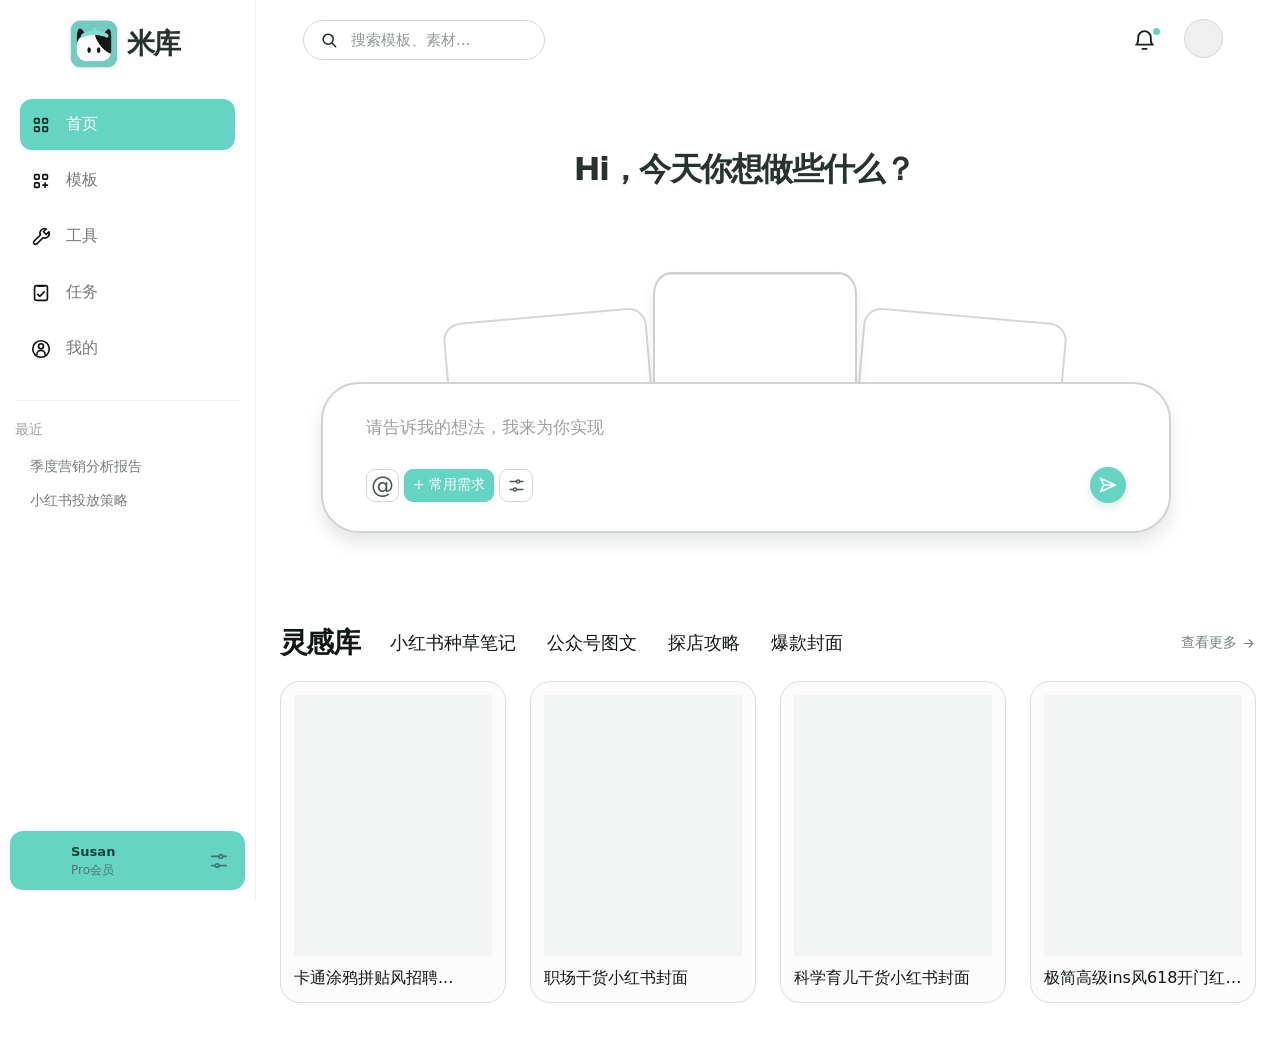
==== commit 4818c263: "Refine Miku homepage preview" ====
--- a/work/stitch_ui_20260822/miku-home-preview.html
+++ b/work/stitch_ui_20260822/miku-home-preview.html
@@ -3,154 +3,576 @@
   <head>
     <meta charset="UTF-8" />
     <meta name="viewport" content="width=device-width, initial-scale=1.0" />
-    <title>Miku 米库 · 营销工作台</title>
+    <title>Miku 米库 · 首页</title>
     <style>
-      :root { --mint:#66d5c2; --mint-strong:#35b7a6; --mint-soft:#e4f7f2; --orange:#f49337; --ink:#17211f; --muted:#84908c; --line:#dfe4e1; --surface:#fff; --canvas:#f4f5f3; --sidebar:#eceeec; --shadow:0 18px 42px rgba(47,68,61,.11); --ease:cubic-bezier(.16,1,.3,1); }
-      * { box-sizing:border-box; }
-      html { scroll-behavior:smooth; }
-      body { min-height:100dvh; margin:0; color:var(--ink); background:var(--canvas); font-family:"PingFang SC","Microsoft YaHei",system-ui,sans-serif; -webkit-font-smoothing:antialiased; }
-      button,textarea { font:inherit; } button,a { -webkit-tap-highlight-color:transparent; } button { cursor:pointer; } a { color:inherit; text-decoration:none; }
-      :focus-visible { outline:3px solid rgba(53,183,166,.42); outline-offset:3px; }
-      .icon { display:block; width:20px; height:20px; fill:none; stroke:currentColor; stroke-width:1.8; stroke-linecap:round; stroke-linejoin:round; }
-      .icon-glyph { display:inline-flex; width:22px; height:22px; align-items:center; justify-content:center; font-size:0; }
-      .sr-only { position:absolute; width:1px; height:1px; padding:0; margin:-1px; overflow:hidden; clip:rect(0,0,0,0); white-space:nowrap; border:0; }
-
-      .sidebar { position:fixed; inset:0 auto 0 0; z-index:10; width:248px; display:flex; flex-direction:column; padding:22px 12px 14px; background:var(--sidebar); border-right:1px solid #e1e4e2; }
-      .brand { display:flex; align-items:center; gap:10px; padding:0 10px 28px; }
-      .brand-logo { width:42px; height:42px; display:block; border-radius:12px; object-fit:cover; }
-      .brand-lockup { line-height:1; }
-      .brand-name { display:block; font-size:24px; font-weight:800; letter-spacing:-.08em; }
-      .brand-subtitle { display:block; margin-top:5px; color:#7b8581; font-size:9px; font-weight:700; letter-spacing:.13em; text-transform:uppercase; }
-      .side-label { margin:0 14px 9px; color:#929b97; font-size:12px; }
-      .nav { display:grid; gap:4px; }
-      .nav-link { min-height:42px; display:flex; align-items:center; gap:12px; padding:0 14px; border:0; border-radius:13px; color:#53605b; background:transparent; font-size:14px; text-align:left; transition:background 180ms var(--ease),color 180ms var(--ease),transform 180ms var(--ease); }
-      .nav-link:hover { color:var(--ink); background:rgba(255,255,255,.56); transform:translateX(2px); }
-      .nav-link[aria-current="page"] { color:#2d665c; background:#fff; box-shadow:0 4px 12px rgba(53,77,69,.07); }
-      .nav-link .icon { color:#64716c; } .nav-link[aria-current="page"] .icon { color:var(--mint-strong); }
-      .projects { margin:27px 4px 0; padding:22px 4px 0; border-top:1px solid #dce1de; }
-      .projects-heading { display:flex; align-items:center; justify-content:space-between; padding:0 10px; }
-      .projects-heading .side-label { margin:0; }
-      .project-actions { display:flex; gap:2px; }
-      .tiny-button,.profile-settings { display:grid; place-items:center; padding:0; border:0; border-radius:8px; color:#68736e; background:transparent; }
-      .tiny-button { width:24px; height:24px; } .tiny-button:hover,.profile-settings:hover { color:var(--mint-strong); background:#fff; }
-      .tiny-button .icon { width:16px; height:16px; }
-      .project-item { display:flex; align-items:center; gap:9px; width:100%; margin-top:7px; padding:10px; border:0; border-radius:10px; color:#66736d; background:transparent; font-size:13px; text-align:left; }
-      .project-item:hover { color:var(--ink); background:rgba(255,255,255,.56); }
-      .project-dot { width:8px; height:8px; flex:0 0 auto; border-radius:50%; background:var(--mint); }
-      .side-footer { margin-top:auto; }
-      .credit-panel { margin:0 0 14px; padding:15px 13px 13px; border:1px solid rgba(255,255,255,.85); border-radius:16px; background:rgba(255,255,255,.7); box-shadow:0 5px 16px rgba(52,70,64,.04); }
-      .credit-line { display:flex; align-items:center; justify-content:space-between; color:#68746f; font-size:12px; }
-      .credit-line strong { color:var(--ink); font-size:13px; } .credit-copy { display:inline-flex; align-items:center; }
-      .credit-copy .icon { width:15px; height:15px; margin-right:4px; color:var(--orange); }
-      .upgrade-button { width:100%; height:32px; margin-top:12px; border:0; border-radius:999px; color:#fff; background:var(--orange); font-size:12px; font-weight:700; transition:transform 160ms var(--ease),filter 160ms var(--ease); }
-      .upgrade-button:hover { filter:brightness(1.04); transform:translateY(-2px); }
-      .profile-card { display:flex; align-items:center; gap:9px; padding:4px 7px; color:#59645f; }
-      .profile-avatar,.top-avatar { object-fit:cover; border:2px solid #fff; border-radius:50%; }
-      .profile-avatar { width:35px; height:35px; flex:0 0 auto; } .profile-copy { min-width:0; flex:1; line-height:1.2; }
-      .profile-copy strong,.profile-copy span { display:block; overflow:hidden; text-overflow:ellipsis; white-space:nowrap; } .profile-copy strong { color:var(--ink); font-size:12px; } .profile-copy span { margin-top:4px; color:#7d8783; font-size:11px; }
-      .profile-settings { width:28px; height:28px; } .profile-settings .icon { width:17px; height:17px; }
-
-      .workspace { min-height:100dvh; margin-left:248px; }
-      .topbar { height:68px; display:flex; align-items:center; justify-content:space-between; padding:0 44px; }
-      .search-box { width:220px; height:38px; display:flex; align-items:center; gap:10px; padding:0 13px; border:1px solid #d8dedb; border-radius:999px; color:#8a9490; background:#fff; font-size:13px; text-align:left; transition:border-color 160ms var(--ease),box-shadow 160ms var(--ease); }
-      .search-box:hover,.search-box:focus-visible { border-color:var(--mint-strong); box-shadow:0 0 0 4px rgba(53,183,166,.12); }
-      .search-box .icon { width:17px; height:17px; color:#1c2925; }
-      .crumb { display:inline-flex; align-items:center; gap:8px; color:#7c8782; font-size:12px; }
-      .crumb-dot { width:7px; height:7px; border-radius:50%; background:var(--mint); box-shadow:0 0 0 4px var(--mint-soft); }
-      .top-actions { display:flex; align-items:center; gap:12px; } .top-button { display:grid; width:34px; height:34px; place-items:center; padding:0; border:0; border-radius:10px; color:#66716d; background:transparent; }
-      .top-button:hover { color:var(--ink); background:#fff; } .top-button .icon { width:18px; height:18px; } .top-avatar { width:34px; height:34px; box-shadow:0 2px 6px rgba(35,52,46,.08); }
-      .reference-crop { overflow:hidden; background-image:url('/reference/miku-home-reference.png'); background-repeat:no-repeat; background-size:1440px 1024px; }
-      .top-avatar.reference-crop { display:block; padding:0; border:2px solid #fff; border-radius:50%; background-position:-1348px -15px; }
-      .main { width:min(100% - 96px,848px); margin:0 auto; padding-bottom:64px; }
-
-      .hero-card { position:relative; min-height:246px; display:flex; align-items:center; justify-content:center; padding:48px 24px 34px; border:0; border-radius:0; background:transparent; box-shadow:none; }
-      .hero-copy { position:relative; z-index:2; max-width:100%; text-align:center; transform:translateY(-20px); } .hero-kicker,.hero-description,.hero-tabs,.hero-art-wrap { display:none; }
-      .hero-title { margin:0; font-size:30px; line-height:1.12; letter-spacing:-.065em; font-weight:800; }
-      .hero-title em { color:var(--ink); font-style:normal; }
-
-      .composer-section { position:relative; z-index:0; margin-top:0; padding:2px; border:0; border-radius:20px; overflow:visible; background:radial-gradient(ellipse 56% 120% at 88% 90%,rgba(171,219,235,.42),transparent 60%),radial-gradient(ellipse 56% 120% at 45% 95%,rgba(250,214,185,.42),transparent 62%),#f0f0f0; backdrop-filter:blur(18px) saturate(105%); -webkit-backdrop-filter:blur(18px) saturate(105%); box-shadow:none; }
-      .composer-panel { position:relative; z-index:1; overflow:visible; min-height:0; padding:0; border:0; border-radius:18px; background:transparent; box-shadow:none; }
-      .composer-topline { display:flex; align-items:center; justify-content:space-between; gap:16px; min-height:31px; color:#f8fbfa; font-size:12px; } .prompt-guide { display:inline-flex; align-items:center; gap:8px; }
-      .prompt-guide .icon { width:17px; height:17px; color:#fff; } .prompt-guide strong { color:#fff; font-size:12px; } .credit-upgrade { padding:4px 8px; border-radius:999px; color:#18362e; background:var(--mint); font-size:11px; font-weight:700; } .prompt-label { display:inline-flex; align-items:center; gap:5px; padding:4px 8px; border-radius:999px; color:#1d302b; background:rgba(255,255,255,.72); font-size:11px; }
-      .question-input-row { position:relative; z-index:2; display:flex; flex-direction:column; align-items:stretch; height:160px; min-height:160px; margin-top:0; padding:12px; background:#fff; border-radius:18px; box-shadow:none; }
-      .prompt-input-area { display:flex; flex:1; min-height:0; flex-direction:column; }
-      .prompt-topline { display:flex; align-items:flex-start; gap:8px; min-height:32px; }
-      .prompt-caret { width:1px; height:28px; flex:0 0 1px; margin-top:1px; background:#202825; }
-      .prompt-tab { display:inline-flex; align-items:center; justify-content:center; min-width:38px; height:28px; padding:0 8px; border:1px solid #d8ddda; border-radius:10px; color:#7c8581; background:#fff; font:12px/1 var(--font); }
-      .prompt-input { flex:1; width:100%; height:72px; resize:none; margin:0; padding:3px 0 0; border:0; outline:0; color:var(--ink); background:transparent; font-size:14px; line-height:1.65; } .prompt-input::placeholder { color:#8b9490; }
-      .composer-helper { position:absolute; top:82px; right:18px; display:grid; width:30px; height:30px; place-items:center; padding:0; border:0; border-radius:50%; color:#164c22; background:#45c84b; box-shadow:0 3px 8px rgba(40,110,48,.18); transition:transform 160ms var(--ease),filter 160ms var(--ease); } .composer-helper:hover { transform:translateY(-2px); filter:saturate(1.12); } .composer-helper .icon { width:17px; height:17px; }
-      .question-input-actions { display:flex; align-items:center; justify-content:space-between; gap:12px; min-height:24px; }
-      .composer-tools,.composer-actions { display:flex; align-items:center; gap:10px; }
-      .question-input-actions .tool-button,.action-icon-button { display:inline-flex; align-items:center; justify-content:center; width:28px; height:30px; min-height:30px; padding:0; border:0; border-radius:8px; color:#303734; background:transparent; transition:color 160ms var(--ease),background 160ms var(--ease),transform 160ms var(--ease); }
-      .question-input-actions .tool-button span:last-child { display:none; }
-      .question-input-actions .tool-button:hover,.action-icon-button:hover { color:#111815; background:#f1f2f1; transform:translateY(-2px); } .question-input-actions .tool-button .icon,.action-icon-button .icon { width:21px; height:21px; }
-      .auto-button { display:inline-flex; align-items:center; gap:7px; min-height:30px; padding:0 12px; border:0; border-radius:999px; color:#303734; background:#f0f1f0; font-size:12px; transition:background 160ms var(--ease),transform 160ms var(--ease); } .auto-button:hover { background:#e7e9e8; transform:translateY(-2px); } .auto-button .icon { width:16px; height:16px; }
-      .send-button { display:grid; width:35px; height:35px; flex:0 0 auto; place-items:center; padding:0; border:0; border-radius:50%; color:#a4aaa8; background:#f0f1f0; box-shadow:none; transition:transform 160ms var(--ease),background 160ms var(--ease),color 160ms var(--ease); }
-      .send-button:hover { color:#4d5652; background:#e7e9e8; transform:translateY(-2px); } .send-button:active { transform:scale(.95); } .send-button .icon { width:19px; height:19px; }
-      .character-count { display:none; }
-      .connector-bar { display:flex; align-items:center; justify-content:space-between; gap:12px; min-height:42px; padding:0 14px; color:#2f3834; background:transparent; font-size:12px; }
-      .connector-copy { display:inline-flex; align-items:center; gap:8px; } .connector-copy .icon { width:17px; height:17px; color:#303734; } .connector-list { display:flex; align-items:center; gap:6px; } .connector-chip { display:grid; width:28px; height:28px; place-items:center; border:1px solid rgba(255,255,255,.90); border-radius:8px; color:#28312e; background:rgba(255,255,255,.72); font-size:12px; font-weight:800; }
-      .prompt-status { min-height:18px; margin:3px 0 0; color:var(--ink-soft); font-size:12px; } .prompt-status:empty { display:none; }
-
-      .quick-section { margin-top:17px; } .quick-list { display:grid; grid-template-columns:repeat(5,minmax(0,1fr)); gap:7px; } .quick-card { min-height:48px; display:flex; align-items:center; gap:9px; padding:0 12px; border:1px solid #e2e6e4; border-radius:13px; color:#5c6863; background:rgba(255,255,255,.66); font-size:12px; text-align:left; transition:border-color 160ms var(--ease),background 160ms var(--ease),transform 160ms var(--ease),box-shadow 160ms var(--ease); }
-      .quick-card:hover,.quick-card.is-active { color:#2e6d61; border-color:#bde6dd; background:#f3fcfa; box-shadow:0 6px 14px rgba(54,119,105,.07); transform:translateY(-3px); } .quick-icon { display:grid; width:25px; height:25px; flex:0 0 auto; place-items:center; border-radius:8px; color:#367c6e; background:var(--mint-soft); } .quick-icon .icon { width:15px; height:15px; }
-
-      .starter-section { margin-top:30px; } .section-heading { display:flex; align-items:end; justify-content:space-between; gap:16px; margin-bottom:13px; } .section-heading h2 { margin:0; font-size:18px; letter-spacing:-.04em; } .section-heading p { margin:5px 0 0; color:#8b9691; font-size:12px; }
-      .text-link { display:inline-flex; align-items:center; gap:4px; color:#7d8883; font-size:12px; } .text-link:hover { color:var(--mint-strong); } .text-link .icon { width:15px; height:15px; }
-      .starter-grid { display:grid; grid-template-columns:repeat(3,minmax(0,1fr)); gap:12px; } .starter-card { position:relative; min-height:116px; overflow:hidden; display:flex; flex-direction:column; justify-content:space-between; padding:16px; border:1px solid #e2e6e4; border-radius:17px; background:#fff; text-align:left; transition:transform 180ms var(--ease),border-color 180ms var(--ease),box-shadow 180ms var(--ease); }
-      .starter-card:after { content:""; position:absolute; right:-21px; bottom:-38px; width:100px; height:100px; border-radius:50%; background:var(--wash,#e9f8f4); } .starter-card:hover { border-color:#b8dfd6; box-shadow:0 8px 24px rgba(47,68,61,.08); transform:translateY(-4px); }
-      .starter-card-top { position:relative; z-index:1; display:flex; align-items:center; justify-content:space-between; color:#89938f; font-size:11px; } .starter-tag { padding:4px 7px; border-radius:6px; color:#367a6d; background:var(--wash,#e9f8f4); } .starter-card h3 { position:relative; z-index:1; max-width:180px; margin:12px 0 0; font-size:15px; line-height:1.35; letter-spacing:-.035em; } .starter-card p { position:relative; z-index:1; margin:8px 0 0; color:#86918d; font-size:11px; line-height:1.45; } .starter-card .icon { position:relative; z-index:1; width:17px; height:17px; color:#5b9e91; }
-      .starter-card--mint { --wash:#e7f8f2; } .starter-card--peach { --wash:#fff0e3; } .starter-card--blue { --wash:#eaf2fa; } .footer-note { display:flex; justify-content:center; margin-top:45px; color:#a1aaa6; font-size:11px; }
-
-      @media (max-width:1120px) { .sidebar{width:220px}.workspace{margin-left:220px}.topbar{padding-right:28px;padding-left:28px}.main{width:min(100% - 56px,848px)}.quick-list{grid-template-columns:repeat(3,minmax(0,1fr))} }
-      @media (max-width:820px) { .sidebar{width:78px;align-items:center;padding:16px 9px 12px}.workspace{margin-left:78px}.brand{padding:0 0 25px}.brand-lockup,.side-label,.projects,.credit-panel,.profile-copy,.profile-settings,.nav-link span:last-child{display:none}.nav{width:100%}.nav-link{justify-content:center;padding:0}.profile-card{justify-content:center;padding:0}.topbar{padding:0 20px}.main{width:min(100% - 32px,700px)}.hero-card{min-height:210px;padding-right:23px;padding-left:23px}.hero-copy{max-width:100%}.starter-grid{grid-template-columns:1fr} }
-      @media (max-width:620px) { .sidebar{position:static;width:100%;height:auto;display:flex;flex-direction:row;justify-content:space-between;padding:10px 14px;border-right:0;border-bottom:1px solid #e1e4e2}.brand{padding:0}.brand-logo{width:38px;height:38px}.brand-lockup{display:block}.brand-name{font-size:21px}.brand-subtitle{font-size:7px}.nav{width:auto;display:flex;gap:2px}.nav-link{width:37px;min-height:39px}.nav-link .icon{width:18px;height:18px}.workspace{margin-left:0}.topbar{height:56px;padding:0 16px}.search-box{width:188px;height:35px}.top-button{width:31px;height:31px}.main{width:calc(100% - 24px)}.hero-card{min-height:164px;padding:34px 16px 24px}.hero-copy{transform:translateY(-12px)}.hero-title{max-width:300px;font-size:30px}.composer-section{padding:0}.composer-panel{min-height:0}.prompt-input{height:96px;font-size:14px}.question-input-row{min-height:142px;margin-top:0;padding:16px 14px;border-radius:12px 12px 0 0}.composer-toolbar{align-items:flex-end;padding:10px 10px 9px;border-radius:0 0 12px 12px}.composer-tools{flex-wrap:wrap;max-width:220px}.composer-actions{gap:5px;align-items:center}.quick-list{display:flex;overflow-x:auto;gap:7px;padding-bottom:4px;scrollbar-width:none}.quick-list::-webkit-scrollbar{display:none}.quick-card{min-width:142px}.starter-section{margin-top:24px}.section-heading{align-items:flex-start}.section-heading h2{font-size:17px}.section-heading p{max-width:210px}.starter-grid{gap:9px}.starter-card{min-height:104px}.footer-note{margin-top:32px} }
-      @media (prefers-reduced-motion:reduce) { *,*::before,*::after{scroll-behavior:auto!important;transition-duration:.01ms!important;animation-duration:.01ms!important} }
+      :root {
+        --mint: #65d4c2;
+        --mint-dark: #3bb9a7;
+        --ink: #26332f;
+        --muted: #7f8b86;
+        --line: #d7e0dc;
+        --line-soft: #edf1ef;
+        --panel: #ffffff;
+        --shadow: 0 10px 18px rgba(45, 67, 59, 0.13);
+        --ease: cubic-bezier(0.16, 1, 0.3, 1);
+      }
+
+      * { box-sizing: border-box; }
+      html { scroll-behavior: smooth; }
+      body {
+        min-height: 100dvh;
+        margin: 0;
+        color: var(--ink);
+        background: #fff;
+        font-family: "PingFang SC", "Microsoft YaHei", system-ui, sans-serif;
+        -webkit-font-smoothing: antialiased;
+      }
+
+      button, textarea { font: inherit; }
+      button, a { -webkit-tap-highlight-color: transparent; }
+      button { cursor: pointer; }
+      a { color: inherit; text-decoration: none; }
+      :focus-visible { outline: 3px solid rgba(101, 212, 194, 0.5); outline-offset: 3px; }
+
+      .app-shell { min-height: 100dvh; }
+      .icon { display: block; width: 22px; height: 22px; fill: none; stroke: currentColor; stroke-width: 1.8; stroke-linecap: round; stroke-linejoin: round; }
+      .icon-glyph { display: inline-flex; width: 24px; height: 24px; align-items: center; justify-content: center; font-size: 0; }
+      .sr-only { position: absolute; width: 1px; height: 1px; padding: 0; margin: -1px; overflow: hidden; clip: rect(0, 0, 0, 0); white-space: nowrap; border: 0; }
+
+      .sidebar {
+        position: fixed;
+        inset: 0 auto 0 0;
+        z-index: 10;
+        width: 256px;
+        display: flex;
+        flex-direction: column;
+        padding: 20px 10px 10px;
+        background: #fff;
+        border-right: 1px solid var(--line-soft);
+      }
+
+      .brand { display: flex; align-items: center; gap: 9px; padding: 0 0 31px 60px; }
+      .brand-logo { width: 48px; height: 48px; display: block; border-radius: 11px; object-fit: cover; }
+      .brand-name { font-size: 28px; font-weight: 700; letter-spacing: -0.06em; }
+
+      .nav { display: grid; gap: 5px; margin: 0 10px; }
+      .nav-link {
+        min-height: 51px;
+        display: flex;
+        align-items: center;
+        gap: 14px;
+        padding: 0 10px;
+        border-radius: 12px;
+        color: #707b76;
+        font-size: 16px;
+        transition: background 180ms var(--ease), color 180ms var(--ease), transform 180ms var(--ease);
+      }
+
+      .nav-link:hover { color: var(--ink); background: #f4f8f6; transform: translateX(2px); }
+      .nav-link[aria-current="page"] { color: #fff; background: var(--mint); }
+      .nav-link .icon { color: #111; width: 22px; height: 22px; }
+      .nav-link[aria-current="page"] .icon { color: #102b26; }
+
+      .recent { margin: 26px 5px 0; padding: 20px 0 0; border-top: 1px solid var(--line-soft); }
+      .recent-title { margin: 0 0 11px; color: #9aa49f; font-size: 14px; }
+      .recent-link { display: block; padding: 8px 15px; color: #73807a; font-size: 14px; transition: color 180ms var(--ease); }
+      .recent-link:hover { color: var(--mint-dark); }
+
+      .profile-card { display: flex; align-items: center; gap: 10px; min-height: 59px; margin-top: auto; padding: 8px 11px; border-radius: 13px; color: #15423a; background: var(--mint); }
+      .reference-crop { overflow: hidden; background-image: url('/reference/miku-home-reference.png'); background-repeat: no-repeat; background-size: 1440px 1024px; }
+      .top-avatar { background-position: -1345px -13px; transform: translateY(-2px); }
+      .profile-avatar { width: 40px; height: 40px; flex: 0 0 auto; border-radius: 50%; background-position: -19px -947px; transform: translateY(-3px); }
+      .profile-copy { min-width: 0; flex: 1; line-height: 1.2; }
+      .profile-copy strong, .profile-copy span { display: block; white-space: nowrap; overflow: hidden; text-overflow: ellipsis; }
+      .profile-copy strong { font-size: 13px; }
+      .profile-copy span { margin-top: 3px; color: #50766f; font-size: 12px; }
+      .profile-settings { border: 0; padding: 4px; color: #3e766c; background: transparent; }
+
+      .workspace { min-height: 100dvh; margin-left: 256px; }
+      .topbar { height: 80px; display: flex; align-items: center; justify-content: space-between; padding: 0 57px 0 47px; }
+      .search-box { width: 242px; height: 40px; display: flex; align-items: center; gap: 12px; padding: 0 15px; border: 1px solid #cfd8d4; border-radius: 999px; color: #909a96; background: #fff; text-align: left; transition: border-color 180ms var(--ease), box-shadow 180ms var(--ease); }
+      .search-box:hover, .search-box:focus-visible { border-color: var(--mint); box-shadow: 0 0 0 4px rgba(101, 212, 194, 0.12); }
+      .search-box .icon { width: 20px; height: 20px; color: #1a2622; }
+      .search-box span:last-child { font-size: 15px; }
+      .top-actions { display: flex; align-items: center; gap: 27px; }
+      .notification-button { position: relative; display: grid; place-items: center; padding: 0; border: 0; color: #14201d; background: transparent; }
+      .notification-button .icon { width: 25px; height: 25px; }
+      .notification-dot { position: absolute; top: -2px; right: -5px; width: 11px; height: 11px; border: 2px solid #fff; border-radius: 50%; background: var(--mint); }
+      .top-avatar { width: 39px; height: 39px; border: 1px solid #cfd8d4; border-radius: 50%; }
+
+      .main { width: min(100% - 48px, 1018px); margin: 0 auto; }
+      .hero { position: relative; height: 220px; display: flex; justify-content: center; padding-top: 69px; }
+      .hero h1 { margin: 0; transform: translateX(-24px); font-size: 32px; line-height: 1.25; letter-spacing: -0.045em; font-weight: 700; }
+
+      .composer-section { position: relative; display: flow-root; height: 315px; }
+      .mode-deck { position: absolute; top: 0; left: calc(50% - 13px); width: 610px; height: 94px; transform: translateX(-50%); }
+      .mode-card { position: absolute; top: auto; bottom: -18px; width: 204px; height: 97px; border: 2px solid #d6d6d6; border-radius: 18px; background: #fff; transform-origin: center bottom; transition: transform 260ms cubic-bezier(0.16, 1, 0.3, 1), border-color 180ms var(--ease), box-shadow 180ms var(--ease); }
+      .mode-card--left { left: 0; transform: rotate(-5deg); }
+      .mode-card--center { left: 203px; height: 112px; z-index: 2; }
+      .mode-card--right { right: 0; transform: rotate(5deg); }
+      .mode-card:hover, .mode-card.is-selected { border-color: #cfcfcf; box-shadow: 0 6px 12px rgba(0, 0, 0, 0.08); }
+      .mode-card--left:hover, .mode-card--left.is-selected { transform: scaleY(1.44) rotate(0deg); z-index: 3; }
+      .mode-card--center:hover, .mode-card--center.is-selected { transform: scaleY(1.25); z-index: 3; }
+      .mode-card--right:hover, .mode-card--right.is-selected { transform: scaleY(1.44) rotate(0deg); z-index: 3; }
+
+      .composer-panel { position: relative; z-index: 4; width: min(850px, 100%); height: 151px; margin: 82px auto 0; transform: translateX(-22px); padding: 31px 43px 16px; border: 2px solid #d2d2d2; border-radius: 38px; background: var(--panel); box-shadow: var(--shadow); }
+      .prompt-input { position: relative; z-index: 1; width: 100%; height: 42px; resize: none; padding: 0; border: 0; outline: 0; color: var(--ink); background: transparent; font-size: 17px; line-height: 1.5; }
+      .prompt-input::placeholder { color: #99a49f; }
+      .composer-actions { position: relative; z-index: 2; display: flex; align-items: center; justify-content: space-between; margin-top: 6px; }
+      .prompt-tools { display: flex; align-items: center; gap: 5px; }
+      .prompt-button { height: 33px; display: inline-flex; align-items: center; justify-content: center; border: 1px solid #d8d8d8; border-radius: 9px; color: #495852; background: #fff; transition: transform 160ms var(--ease), border-color 160ms var(--ease), background 160ms var(--ease); }
+      .prompt-button:hover { transform: translateY(-2px); border-color: var(--mint); background: #f8fffd; }
+      .mention-button { width: 33px; font-size: 23px; line-height: 1; }
+      .quick-button { padding: 0 8px; color: #fff; border-color: var(--mint); background: var(--mint); font-size: 14px; }
+      .quick-button:hover { color: #fff; background: var(--mint-dark); }
+      .settings-button { width: 34px; }
+      .settings-button .icon { width: 19px; height: 19px; }
+      .send-button { width: 36px; height: 36px; display: grid; place-items: center; border: 0; border-radius: 50%; color: #fff; background: var(--mint); box-shadow: 0 4px 8px rgba(50, 145, 130, 0.16); transition: transform 160ms var(--ease), background 160ms var(--ease); }
+      .send-button:hover { transform: translateY(-2px); background: var(--mint-dark); }
+      .send-button:active { transform: scale(0.96); }
+      .send-button .icon { width: 22px; height: 22px; }
+      .prompt-status { min-height: 18px; margin: 1px 0 0; color: var(--muted); font-size: 12px; }
+
+      .inspiration-section { padding-top: 9px; padding-bottom: 60px; }
+      .inspiration-heading { display: flex; align-items: center; justify-content: space-between; gap: 20px; margin-bottom: 19px; }
+      .inspiration-tabs { display: flex; align-items: center; gap: 31px; overflow-x: auto; scrollbar-width: none; }
+      .inspiration-tabs::-webkit-scrollbar { display: none; }
+      .inspiration-tab { flex: 0 0 auto; padding: 0; border: 0; color: #0f1815; background: transparent; font-size: 18px; white-space: nowrap; }
+      .inspiration-tab:first-child { font-size: 28px; font-weight: 700; letter-spacing: -0.06em; }
+      .inspiration-tab:not(:first-child) { transition: color 160ms var(--ease); }
+      .inspiration-tab:not(:first-child):hover { color: var(--mint-dark); }
+      .inspiration-tab.is-active { color: #0f1815; }
+      .view-more { display: inline-flex; align-items: center; gap: 4px; flex: 0 0 auto; color: #77837e; font-size: 14px; }
+      .view-more:hover { color: var(--mint-dark); }
+      .view-more .icon { width: 15px; height: 15px; }
+
+      .inspiration-grid { display: grid; grid-template-columns: repeat(4, minmax(0, 1fr)); gap: 24px; }
+      .inspiration-card { min-width: 0; overflow: hidden; padding: 13px 13px 14px; border: 1px solid #d7e0dc; border-radius: 20px; background: #fbfcfb; transition: transform 180ms var(--ease), box-shadow 180ms var(--ease), border-color 180ms var(--ease); }
+      .inspiration-card:hover { transform: translateY(-4px); border-color: #b9d1c8; box-shadow: 0 8px 18px rgba(55, 90, 78, 0.12); }
+      .inspiration-media { width: 100%; aspect-ratio: 0.76; border-radius: 1px; background-image: url('/reference/miku-home-reference.png'); background-repeat: no-repeat; background-size: 1440px 1024px; background-color: #f2f5f3; }
+      .media-one { background-position: -340px -694px; }
+      .media-two { background-position: -600px -694px; }
+      .media-three { background-position: -869px -699px; }
+      .media-four { background-position: -1126px -699px; }
+      .inspiration-title { display: block; overflow: hidden; margin-top: 11px; color: #111815; font-size: 16px; line-height: 1.35; text-overflow: ellipsis; white-space: nowrap; }
+
+      @media (max-width: 1100px) {
+        .topbar { padding-right: 28px; padding-left: 28px; }
+        .main { width: min(100% - 48px, 900px); }
+        .hero h1 { transform: none; }
+        .composer-panel { transform: none; }
+        .inspiration-grid { gap: 16px; }
+        .mode-deck { transform: translateX(-50%) scale(0.92); transform-origin: top center; }
+      }
+
+      @media (max-width: 820px) {
+        .sidebar { width: 84px; padding: 16px 10px 10px; align-items: center; }
+        .workspace { margin-left: 84px; }
+        .brand { padding: 0 0 27px; }
+        .brand-name, .recent, .profile-card, .nav-link span:last-child { display: none; }
+        .nav { width: 100%; margin: 0; }
+        .nav-link { justify-content: center; padding: 0; }
+        .topbar { padding: 0 24px; }
+        .main { width: min(100% - 40px, 700px); }
+        .hero h1 { font-size: 30px; }
+        .composer-panel { padding-right: 30px; padding-left: 30px; }
+        .inspiration-grid { grid-template-columns: repeat(2, minmax(0, 1fr)); }
+      }
+
+      @media (max-width: 620px) {
+        .app-shell { display: block; }
+        .sidebar { position: static; width: 100%; height: auto; display: flex; flex-direction: row; justify-content: space-between; padding: 10px 14px; border-right: 0; border-bottom: 1px solid var(--line-soft); }
+        .brand { padding: 0; }
+        .brand-logo { width: 42px; height: 42px; }
+        .nav { width: auto; display: flex; gap: 3px; }
+        .nav-link { width: 38px; min-height: 42px; }
+        .nav-link .icon { width: 20px; height: 20px; }
+        .workspace { margin-left: 0; }
+        .topbar { height: 64px; padding: 0 16px; }
+        .search-box { width: 200px; height: 36px; }
+        .top-actions { gap: 15px; }
+        .hero { height: 190px; padding-top: 28px; }
+        .hero h1 { max-width: 260px; font-size: 28px; text-align: center; }
+        .composer-section { height: 260px; }
+        .mode-deck { width: 100%; height: 78px; }
+        .mode-card { width: 33%; height: 76px; border-radius: 14px; }
+        .mode-card--center { left: 33%; height: 88px; }
+        .mode-card--left:hover, .mode-card--left.is-selected, .mode-card--right:hover, .mode-card--right.is-selected { transform: scaleY(1.3) rotate(0deg); }
+        .mode-card--center:hover, .mode-card--center.is-selected { transform: scaleY(1.13); }
+        .composer-panel { width: 100%; height: 154px; margin-top: 66px; padding: 27px 22px 13px; border-radius: 26px; }
+        .prompt-input { font-size: 15px; }
+        .inspiration-heading { display: block; margin-bottom: 15px; }
+        .inspiration-tabs { gap: 20px; padding-bottom: 13px; }
+        .inspiration-tab { font-size: 15px; }
+        .inspiration-tab:first-child { font-size: 23px; }
+        .view-more { float: right; margin-top: -39px; }
+        .inspiration-grid { display: flex; gap: 12px; overflow-x: auto; padding-bottom: 8px; }
+        .inspiration-card { flex: 0 0 190px; }
+      }
+
+      @media (min-width: 1600px) {
+        .sidebar {
+          width: 326px;
+          padding: 20px 10px 16px;
+        }
+
+        .brand {
+          gap: 11px;
+          padding: 0 0 69px 75px;
+        }
+
+        .brand-logo {
+          width: 62px;
+          height: 62px;
+          border-radius: 14px;
+        }
+
+        .brand-name { font-size: 38px; }
+
+        .nav { gap: 7px; }
+        .nav-link {
+          min-height: 67px;
+          gap: 11px;
+          padding: 0 12px;
+          border-radius: 16px;
+          font-size: 22px;
+        }
+        .nav-link .icon { width: 28px; height: 28px; }
+
+        .recent {
+          margin: 16px 5px 0;
+          padding-top: 25px;
+        }
+        .recent-title { margin-bottom: 13px; font-size: 20px; }
+        .recent-link { padding: 10px 20px; font-size: 20px; }
+
+        .profile-card {
+          min-height: 77px;
+          padding: 10px 14px;
+          border-radius: 17px;
+        }
+        .reference-crop { background-size: 1994px 1418px; }
+        .top-avatar {
+          width: 54px;
+          height: 54px;
+          background-position: -1862px -18px;
+          border-radius: 50%;
+          transform: translateY(-3px);
+        }
+        .profile-avatar {
+          width: 56px;
+          height: 56px;
+          background-position: -26px -1312px;
+          transform: translateY(-3px);
+        }
+        .profile-copy strong { font-size: 17px; }
+        .profile-copy span { font-size: 15px; }
+        .profile-settings { padding: 5px; }
+        .profile-settings .icon { width: 28px; height: 28px; }
+
+        .workspace { margin-left: 326px; }
+        .topbar {
+          height: 92px;
+          padding: 0 205px 0 61px;
+        }
+        .search-box {
+          width: 315px;
+          height: 53px;
+          gap: 15px;
+          padding: 0 20px;
+          border-radius: 999px;
+        }
+        .search-box .icon { width: 26px; height: 26px; }
+        .search-box span:last-child { font-size: 20px; }
+        .top-actions {
+          gap: 29px;
+          transform: translateY(-5px);
+        }
+        .notification-button .icon { width: 33px; height: 33px; }
+        .notification-dot { top: -2px; right: -6px; width: 14px; height: 14px; }
+
+        .main {
+          width: 1320px;
+          margin: 0 0 0 77px;
+        }
+        .hero {
+          height: 297px;
+          padding-top: 103px;
+        }
+        .hero h1 {
+          transform: translateX(-16px);
+          font-size: 54px;
+        }
+
+        .composer-section { height: 420px; }
+        .mode-deck {
+          left: calc(50% - 13px);
+          width: 771px;
+          height: 120px;
+        }
+        .mode-card {
+          top: auto;
+          bottom: -23px;
+          width: 260px;
+          height: 124px;
+          border-width: 3px;
+          border-radius: 23px;
+        }
+        .mode-card--center {
+          left: 258px;
+          height: 142px;
+        }
+        .mode-card--left:hover, .mode-card--left.is-selected, .mode-card--right:hover, .mode-card--right.is-selected { transform: scaleY(1.25) rotate(0deg); }
+        .mode-card--center:hover, .mode-card--center.is-selected { transform: scaleY(1.1); }
+
+        .composer-panel {
+          width: 1105px;
+          height: 198px;
+          margin-top: 101px;
+          transform: translateX(-26px);
+          padding: 47px 55px 18px;
+          border-width: 3px;
+          border-radius: 49px;
+        }
+        .prompt-input {
+          height: 54px;
+          font-size: 26px;
+        }
+        .composer-actions { margin-top: 26px; }
+        .prompt-tools { gap: 7px; }
+        .prompt-button {
+          height: 45px;
+          border-width: 2px;
+          border-radius: 12px;
+          font-size: 20px;
+        }
+        .mention-button { width: 45px; font-size: 30px; }
+        .quick-button { padding: 0 11px; }
+        .settings-button { width: 46px; }
+        .settings-button .icon { width: 25px; height: 25px; }
+        .send-button {
+          width: 49px;
+          height: 49px;
+        }
+        .send-button .icon { width: 29px; height: 29px; }
+
+        .inspiration-section {
+          padding-top: 15px;
+          padding-bottom: 78px;
+        }
+        .inspiration-heading { margin-bottom: 7px; }
+        .inspiration-tabs { gap: 40px; }
+        .inspiration-tab { font-size: 24px; }
+        .inspiration-tab:first-child { font-size: 38px; line-height: 1.2; }
+        .view-more { gap: 6px; font-size: 20px; }
+        .view-more .icon { width: 20px; height: 20px; }
+        .inspiration-grid { gap: 31px; }
+        .inspiration-card {
+          padding: 18px 18px 20px;
+          border-width: 2px;
+          border-radius: 25px;
+        }
+        .inspiration-title { margin-top: 14px; font-size: 20px; }
+      }
+
+      @media (prefers-reduced-motion: reduce) {
+        *, *::before, *::after { scroll-behavior: auto !important; transition-duration: 0.01ms !important; animation-duration: 0.01ms !important; }
+      }
     </style>
   </head>
   <body>
     <div class="app-shell">
-      <aside class="sidebar" aria-label="米库工作台导航">
-        <a class="brand" href="#home" aria-label="米库首页"><img class="brand-logo" src="/assets/miku-home-art/cow-cat-logo.png" alt="" /><span class="brand-lockup"><span class="brand-name">米库</span><span class="brand-subtitle">AI Marketing Studio</span></span></a>
-        <p class="side-label">工作台</p>
+      <aside class="sidebar" aria-label="主导航">
+        <a class="brand" href="#home" aria-label="米库首页">
+          <img class="brand-logo" src="/assets/miku-home-art/cow-cat-logo.png" alt="" />
+          <span class="brand-name">米库</span>
+        </a>
+
         <nav class="nav" aria-label="产品导航">
-          <a class="nav-link" aria-current="page" href="#home"><span class="icon-glyph">home</span><span>首页</span></a>
-          <a class="nav-link" href="#templates"><span class="icon-glyph">layers</span><span>模板</span></a>
-          <a class="nav-link" href="#compose"><span class="icon-glyph">spark</span><span>工具</span></a>
-          <a class="nav-link" href="#projects"><span class="icon-glyph">task</span><span>任务</span></a>
-          <a class="nav-link" href="#profile"><span class="icon-glyph">person</span><span>我的</span></a>
+          <a class="nav-link" aria-current="page" href="#home"><span class="icon-glyph">grid_view</span><span>首页</span></a>
+          <a class="nav-link" href="#inspiration"><span class="icon-glyph">dashboard_customize</span><span>模板</span></a>
+          <a class="nav-link" href="#compose"><span class="icon-glyph">build</span><span>工具</span></a>
+          <a class="nav-link" href="#compose"><span class="icon-glyph">assignment_turned_in</span><span>任务</span></a>
+          <a class="nav-link" href="#profile"><span class="icon-glyph">account_circle</span><span>我的</span></a>
         </nav>
-        <section class="projects" id="projects" aria-label="项目"><div class="projects-heading"><p class="side-label">项目</p><div class="project-actions"><button class="tiny-button" type="button" id="newProjectButton" aria-label="新建项目"><span class="icon-glyph">plus</span></button><button class="tiny-button" type="button" id="moreProjectButton" aria-label="查看更多项目"><span class="icon-glyph">arrow</span></button></div></div><button class="project-item" type="button" data-prompt="继续推进本周小红书新品种草计划"><span class="project-dot"></span><span>本周新品种草计划</span></button><button class="project-item" type="button" data-prompt="继续完善品牌 IP 起号方案"><span class="project-dot" style="background:#f5a866"></span><span>品牌 IP 起号方案</span></button></section>
-        <div class="side-footer"><div class="credit-panel" aria-label="会员额度"><div class="credit-line"><span class="credit-copy"><span class="icon-glyph">spark</span>Credits</span><span><strong>1,000</strong> / 1,000</span></div><button class="upgrade-button" type="button" id="upgradeButton">升级套餐</button></div><div class="profile-card" id="profile"><img class="profile-avatar" src="/assets/miku-home-art/cow-cat-logo.png" alt="" /><div class="profile-copy"><strong>Susan</strong><span>Pro 会员</span></div><button class="profile-settings" type="button" id="profileSettings" aria-label="账户设置"><span class="icon-glyph">settings</span></button></div></div>
+
+        <section class="recent" aria-label="最近任务">
+          <p class="recent-title">最近</p>
+          <a class="recent-link" href="#compose">季度营销分析报告</a>
+          <a class="recent-link" href="#compose">小红书投放策略</a>
+        </section>
+
+        <div class="profile-card" id="profile">
+          <span class="profile-avatar reference-crop" aria-hidden="true"></span>
+          <div class="profile-copy"><strong>Susan</strong><span>Pro会员</span></div>
+          <button class="profile-settings" type="button" aria-label="账户设置"><span class="icon-glyph">settings</span></button>
+        </div>
       </aside>
 
-      <div class="workspace"><header class="topbar"><button class="search-box" type="button" id="searchButton" aria-label="搜索模板和素材"><span class="icon-glyph">search</span><span>搜索模板、素材...</span></button><div class="top-actions"><button class="top-button" type="button" id="notificationButton" aria-label="通知"><span class="icon-glyph">bell</span></button><button class="top-avatar reference-crop" type="button" aria-label="个人中心"></button></div></header>
+      <div class="workspace">
+        <header class="topbar">
+          <button class="search-box" type="button" id="searchButton" aria-label="搜索模板和素材"><span class="icon-glyph">search</span><span>搜索模板、素材...</span></button>
+          <div class="top-actions">
+            <button class="notification-button" type="button" aria-label="通知"><span class="icon-glyph">notifications</span><span class="notification-dot" aria-hidden="true"></span></button>
+            <button class="top-avatar reference-crop" type="button" aria-label="个人中心"></button>
+          </div>
+        </header>
+
         <main class="main" id="home">
-          <section class="hero-card" aria-labelledby="heroTitle"><div class="hero-copy"><div class="hero-kicker"><span class="icon-glyph">spark</span><span>米库营销工作台</span></div><h1 class="hero-title" id="heroTitle">今天你想做些什么？</h1><p class="hero-description">先把想法说出来，米库会帮你拆成清晰的任务、方案和内容动作。</p><div class="hero-tabs" role="tablist" aria-label="米库能力入口"><button class="hero-tab is-active" type="button" role="tab" aria-selected="true" data-mode="agent"><span class="icon-glyph">spark</span>Agent 模式</button><button class="hero-tab" type="button" role="tab" aria-selected="false" data-mode="image"><span class="icon-glyph">image</span>图片生成</button><button class="hero-tab" type="button" role="tab" aria-selected="false" data-mode="video"><span class="icon-glyph">video</span>视频生成</button><button class="hero-tab" type="button" role="tab" aria-selected="false" data-mode="plan"><span class="icon-glyph">calendar</span>内容规划</button></div></div><div class="hero-art-wrap" aria-hidden="true"><img class="hero-art" src="/assets/miku-home-art/home-slogan-expression.png" alt="" /></div></section>
-          <section class="composer-section" id="compose" aria-label="开始一个营销任务"><div class="composer-panel"><div class="question-input-row"><div class="prompt-input-area"><div class="prompt-topline"><label class="sr-only" for="promptInput">告诉米库你想完成什么</label><textarea id="promptInput" class="prompt-input" placeholder="例：帮我制定一个新产品的上市营销方案"></textarea></div></div><button class="composer-helper" type="button" id="helperButton" aria-label="米库智能助手"><span class="icon-glyph">robot</span></button></div><div class="connector-bar" aria-hidden="true"></div><p class="prompt-status" id="promptStatus" role="status" aria-live="polite"></p></div></section>
-          <section class="quick-section" aria-label="常用营销场景"><div class="quick-list"><button class="quick-card" type="button" data-prompt="帮我做一份新品上市营销方案"><span class="quick-icon"><span class="icon-glyph">launch</span></span><span>新品上市</span></button><button class="quick-card" type="button" data-prompt="帮我规划品牌或 IP 起号方案"><span class="quick-icon"><span class="icon-glyph">person-star</span></span><span>品牌 / IP 起号</span></button><button class="quick-card" type="button" data-prompt="帮我制定小红书种草矩阵"><span class="quick-icon"><span class="icon-glyph">grid</span></span><span>小红书种草</span></button><button class="quick-card" type="button" data-prompt="帮我写一组短视频脚本与分镜"><span class="quick-icon"><span class="icon-glyph">video</span></span><span>脚本与分镜</span></button><button class="quick-card" type="button" data-prompt="帮我做一周内容排期"><span class="quick-icon"><span class="icon-glyph">calendar</span></span><span>内容排期</span></button></div></section>
-          <section class="starter-section" id="templates" aria-labelledby="starterTitle"><div class="section-heading"><div><h2 id="starterTitle">不知道从哪里开始？试试这些营销任务。</h2><p>选一个方向，米库会帮你把下一步拆出来。</p></div><a class="text-link" href="#templates">查看全部<span class="icon-glyph">arrow</span></a></div><div class="starter-grid"><button class="starter-card starter-card--mint" type="button" data-prompt="从零开始做一个品牌 IP 起号方案"><span class="starter-card-top"><span class="starter-tag">方案</span><span class="icon-glyph">arrow-up</span></span><span><h3>品牌 IP 起号方案</h3><p>定位、栏目、选题和 30 天内容日历</p></span></button><button class="starter-card starter-card--peach" type="button" data-prompt="帮我提炼产品卖点并生成小红书种草内容"><span class="starter-card-top"><span class="starter-tag">内容</span><span class="icon-glyph">arrow-up</span></span><span><h3>产品卖点提炼</h3><p>从用户关心的问题开始组织内容角度</p></span></button><button class="starter-card starter-card--blue" type="button" data-prompt="帮我把这份内容适配成小红书、公众号和短视频"><span class="starter-card-top"><span class="starter-tag">适配</span><span class="icon-glyph">arrow-up</span></span><span><h3>多平台内容适配</h3><p>同一套策略，拆成不同平台的表达版本</p></span></button></div></section>
-          <p class="footer-note">米库会记住你的工作上下文，但每一步都由你确认。</p>
+          <section class="hero" aria-labelledby="heroTitle">
+            <h1 id="heroTitle">Hi，今天你想做些什么？</h1>
+          </section>
+
+          <section class="composer-section" id="compose" aria-label="开始创作">
+            <div class="mode-deck" role="tablist" aria-label="生成模式">
+              <button class="mode-card mode-card--left" type="button" role="tab" aria-selected="false" data-mode="image" aria-label="图片生成"></button>
+              <button class="mode-card mode-card--center is-selected" type="button" role="tab" aria-selected="true" data-mode="agent" aria-label="Agent模式"></button>
+              <button class="mode-card mode-card--right" type="button" role="tab" aria-selected="false" data-mode="video" aria-label="视频生成"></button>
+            </div>
+            <div class="composer-panel" data-composer-mode="agent">
+              <label class="sr-only" for="promptInput">告诉米库你想完成什么</label>
+              <textarea id="promptInput" class="prompt-input" placeholder="请告诉我的想法，我来为你实现"></textarea>
+              <div class="composer-actions">
+                <div class="prompt-tools">
+                  <button class="prompt-button mention-button" type="button" id="mentionButton" aria-label="添加提及">@</button>
+                  <button class="prompt-button quick-button" type="button" id="quickButton">+ 常用需求</button>
+                  <button class="prompt-button settings-button" type="button" id="settingsButton" aria-label="生成设置"><span class="icon-glyph">tune</span></button>
+                </div>
+                <button class="send-button" type="button" id="sendButton" aria-label="发送"><span class="icon-glyph" id="sendIcon">send</span></button>
+              </div>
+              <p class="prompt-status" id="promptStatus" role="status" aria-live="polite"></p>
+            </div>
+          </section>
+
+          <section class="inspiration-section" id="inspiration" aria-labelledby="inspirationTitle">
+            <div class="inspiration-heading">
+              <div class="inspiration-tabs" role="tablist" aria-label="灵感分类">
+                <button class="inspiration-tab is-active" type="button" role="tab" aria-selected="true" id="inspirationTitle">灵感库</button>
+                <button class="inspiration-tab" type="button" role="tab" aria-selected="false">小红书种草笔记</button>
+                <button class="inspiration-tab" type="button" role="tab" aria-selected="false">公众号图文</button>
+                <button class="inspiration-tab" type="button" role="tab" aria-selected="false">探店攻略</button>
+                <button class="inspiration-tab" type="button" role="tab" aria-selected="false">爆款封面</button>
+              </div>
+              <a class="view-more" href="#inspiration">查看更多<span class="icon-glyph">arrow_forward</span></a>
+            </div>
+            <div class="inspiration-grid">
+              <a class="inspiration-card" href="#compose" data-scenario="卡通涂鸦拼贴风招聘海报"><div class="inspiration-media media-one" role="img" aria-label="卡通涂鸦拼贴风招聘海报"></div><span class="inspiration-title">卡通涂鸦拼贴风招聘...</span></a>
+              <a class="inspiration-card" href="#compose" data-scenario="职场干货小红书封面"><div class="inspiration-media media-two" role="img" aria-label="职场干货小红书封面"></div><span class="inspiration-title">职场干货小红书封面</span></a>
+              <a class="inspiration-card" href="#compose" data-scenario="科学育儿干货小红书封面"><div class="inspiration-media media-three" role="img" aria-label="科学育儿干货小红书封面"></div><span class="inspiration-title">科学育儿干货小红书封面</span></a>
+              <a class="inspiration-card" href="#compose" data-scenario="极简高级风618开门红促销"><div class="inspiration-media media-four" role="img" aria-label="极简高级风618开门红促销"></div><span class="inspiration-title">极简高级ins风618开门红促...</span></a>
+            </div>
+          </section>
         </main>
       </div>
     </div>
+
     <script>
       (() => {
         const iconPaths = {
-          home:'<path d="m4 10 8-6 8 6v9a1 1 0 0 1-1 1H5a1 1 0 0 1-1-1Z"/><path d="M9 20v-6h6v6"/>', layers:'<path d="m12 4 8 4-8 4-8-4 8-4Z"/><path d="m4 12 8 4 8-4M4 16l8 4 8-4"/>', spark:'<path d="m12 3 1.3 5.7L19 10l-5.7 1.3L12 17l-1.3-5.7L5 10l5.7-1.3L12 3Z"/><path d="m19 15 .6 2.4L22 18l-2.4.6L19 21l-.6-2.4L16 18l2.4-.6L19 15Z"/>', task:'<rect x="5" y="4" width="14" height="16" rx="2"/><path d="M9 4.5h6M8.5 13.5l2.2 2.2 4.8-5"/>', person:'<circle cx="12" cy="8.5" r="3"/><path d="M5.5 20a6.5 6.5 0 0 1 13 0"/>', 'person-star':'<circle cx="9" cy="8.5" r="3"/><path d="M3.5 20a5.5 5.5 0 0 1 11 0M18 4l.8 2.2L21 7l-2.2.8L18 10l-.8-2.2L15 7l2.2-.8L18 4Z"/>', settings:'<path d="M4 7h8M16 7h4M4 17h4M12 17h8"/><circle cx="14" cy="7" r="2"/><circle cx="10" cy="17" r="2"/>', search:'<circle cx="11" cy="11" r="6"/><path d="m16 16 4 4"/>', bell:'<path d="M6 9a6 6 0 0 1 12 0c0 7 2 7 2 7H4s2 0 2-7Z"/><path d="M10 20h4"/>', plus:'<path d="M12 5v14M5 12h14"/>', arrow:'<path d="M5 12h13M13 6l6 6-6 6"/>', 'arrow-up':'<path d="M5 19 19 5M9 5h10v10"/>', image:'<rect x="4" y="5" width="16" height="14" rx="2"/><circle cx="9" cy="10" r="1.5"/><path d="m5 17 4-4 3 3 2-2 5 4"/>', video:'<rect x="4" y="6" width="12" height="12" rx="2"/><path d="m16 10 4-2v8l-4-2M9 10l4 2-4 2v-4Z"/>', calendar:'<rect x="4" y="5" width="16" height="15" rx="2"/><path d="M8 3v4M16 3v4M4 10h16M8 14h3M8 17h5"/>', mic:'<rect x="9" y="3" width="6" height="12" rx="3"/><path d="M5 11a7 7 0 0 0 14 0M12 18v3M8 21h8"/>', robot:'<rect x="5" y="7" width="14" height="12" rx="3"/><path d="M12 4v3M8 12h.01M16 12h.01M9 16h6"/>', tune:'<path d="M4 7h8M16 7h4M4 17h4M12 17h8"/><circle cx="14" cy="7" r="2"/><circle cx="10" cy="17" r="2"/>', paperclip:'<path d="m9 12 5.5-5.5a3 3 0 0 1 4.2 4.2L11 18.4A5 5 0 1 1 3.9 11.3l7.4-7.4"/>', at:'<circle cx="12" cy="12" r="4"/><path d="M16 12v1a3 3 0 0 0 6 0v-1a10 10 0 1 0-3 7.2"/>', mention:'<circle cx="12" cy="12" r="8"/><path d="M8.5 12a3.5 3.5 0 1 0 7 0v-1.5M15.5 12v2"/>', link:'<path d="m10 13.5-1.5 1.5a3.5 3.5 0 1 1-5-5L7 6.5a3.5 3.5 0 0 1 5 0M14 10.5l1.5-1.5a3.5 3.5 0 1 1 5 5L17 17.5a3.5 3.5 0 0 1-5 0M8 16l8-8"/>', launch:'<path d="M5 19 19 5M9 5h10v10"/><path d="M5 5h4M5 5v4"/>', grid:'<rect x="4" y="4" width="6" height="6" rx="1"/><rect x="14" y="4" width="6" height="6" rx="1"/><rect x="4" y="14" width="6" height="6" rx="1"/><rect x="14" y="14" width="6" height="6" rx="1"/>', send:'<path d="m4 5 16 7-16 7 3.5-7L4 5Z"/><path d="M7.5 12H20"/>', check:'<path d="m5 12 4 4L19 6"/>'
+          search: '<circle cx="11" cy="11" r="6"/><path d="m16 16 4 4"/>',
+          notifications: '<path d="M6 9a6 6 0 0 1 12 0c0 7 2 7 2 7H4s2 0 2-7Z"/><path d="M10 20h4"/>',
+          grid_view: '<rect x="5" y="5" width="5" height="5" rx="1"/><rect x="14" y="5" width="5" height="5" rx="1"/><rect x="5" y="14" width="5" height="5" rx="1"/><rect x="14" y="14" width="5" height="5" rx="1"/>',
+          dashboard_customize: '<rect x="5" y="5" width="5" height="5" rx="1"/><rect x="14" y="5" width="5" height="5" rx="1"/><rect x="5" y="14" width="5" height="5" rx="1"/><path d="M16.5 14v5M14 16.5h5"/>',
+          build: '<path d="m14.7 6.3 3-3a5 5 0 0 0-6.5 6.5L4.5 16.5a2.1 2.1 0 1 0 3 3l6.7-6.7a5 5 0 0 0 6.5-6.5l-3 3-3-3Z"/>',
+          assignment_turned_in: '<rect x="5" y="4" width="14" height="16" rx="2"/><path d="M9 4.5h6M8.5 13.5l2.2 2.2 4.8-5"/>',
+          account_circle: '<circle cx="12" cy="12" r="9"/><circle cx="12" cy="9" r="2.7"/><path d="M7.5 18a4.5 4.5 0 0 1 9 0"/>',
+          settings: '<path d="M4 7h8M16 7h4M4 17h4M12 17h8"/><circle cx="14" cy="7" r="2"/><circle cx="10" cy="17" r="2"/>',
+          tune: '<path d="M4 7h8M16 7h4M4 17h4M12 17h8"/><circle cx="14" cy="7" r="2"/><circle cx="10" cy="17" r="2"/>',
+          send: '<path d="m4 5 16 7-16 7 3.5-7L4 5Z"/><path d="M7.5 12H20"/>',
+          check: '<path d="m5 12 4 4L19 6"/>',
+          arrow_forward: '<path d="M5 12h13M13 6l6 6-6 6"/>'
         };
-        function replaceIcons() { document.querySelectorAll('.icon-glyph').forEach((glyph) => { const name = glyph.textContent.trim(); if (!iconPaths[name]) return; const svg = document.createElementNS('http://www.w3.org/2000/svg','svg'); svg.setAttribute('class','icon'); svg.setAttribute('viewBox','0 0 24 24'); svg.setAttribute('aria-hidden','true'); if (glyph.id) svg.id = glyph.id; svg.innerHTML = iconPaths[name]; glyph.replaceWith(svg); }); }
-        function setIcon(node,name) { node.innerHTML = iconPaths[name] || ''; }
+
+        function replaceIcons() {
+          document.querySelectorAll('.icon-glyph').forEach((glyph) => {
+            const name = glyph.textContent.trim();
+            if (!iconPaths[name]) return;
+            const svg = document.createElementNS('http://www.w3.org/2000/svg', 'svg');
+            svg.setAttribute('class', 'icon');
+            svg.setAttribute('viewBox', '0 0 24 24');
+            svg.setAttribute('aria-hidden', 'true');
+            if (glyph.id) svg.id = glyph.id;
+            svg.innerHTML = iconPaths[name];
+            glyph.replaceWith(svg);
+          });
+        }
+
+        function setIcon(node, name) { node.innerHTML = iconPaths[name] || ''; }
         replaceIcons();
-        const input=document.querySelector('#promptInput'), status=document.querySelector('#promptStatus');
-        const modeCopy={template:'例：帮我找一套适合新品上市的营销模板',agent:'例：帮我制定一个新产品的上市营销方案',image:'例如：做一张有春天气息的新品主视觉海报',video:'例如：为新品写一支 30 秒短视频脚本',plan:'例如：帮我排一个一周的小红书内容计划'};
-        function setStatus(message) { status.textContent=message; clearTimeout(setStatus.timer); setStatus.timer=setTimeout(()=>{status.textContent='';},2800); }
-        function fillPrompt(value,message='已把这个任务放进输入框') { input.value=value; setStatus(message); input.focus(); }
-        function selectMode(mode,source) { document.querySelectorAll('.hero-tab').forEach((item)=>{const selected=item.dataset.mode===mode; item.classList.toggle('is-active',selected); item.setAttribute('aria-selected',String(selected)); }); input.placeholder=modeCopy[mode]||modeCopy.agent; if(source)setStatus(`已切换到${source}`); }
-        document.querySelectorAll('.hero-tab').forEach((tab)=>tab.addEventListener('click',()=>selectMode(tab.dataset.mode,tab.textContent.trim())));
-        document.querySelectorAll('[data-prompt]').forEach((item)=>item.addEventListener('click',()=>{document.querySelectorAll('.quick-card').forEach((card)=>card.classList.toggle('is-active',card===item));fillPrompt(item.dataset.prompt,'已选择这个营销任务');}));
-        document.querySelector('#helperButton').addEventListener('click',()=>setStatus('米库智能助手已准备好'));
-        document.querySelector('#searchButton').addEventListener('click',()=>{input.focus();setStatus('搜索入口已准备好');}); document.querySelector('#notificationButton').addEventListener('click',()=>setStatus('暂时没有新的通知')); document.querySelector('#newProjectButton').addEventListener('click',()=>fillPrompt('帮我新建一个营销项目','新项目已准备开始')); document.querySelector('#moreProjectButton').addEventListener('click',()=>setStatus('项目列表入口已准备好')); document.querySelector('#upgradeButton').addEventListener('click',()=>setStatus('套餐升级入口已准备好')); document.querySelector('#profileSettings').addEventListener('click',()=>setStatus('账户设置入口已准备好'));
+
+        const input = document.querySelector('#promptInput');
+        const status = document.querySelector('#promptStatus');
+        const sendButton = document.querySelector('#sendButton');
+        const sendIcon = document.querySelector('#sendIcon');
+        const modeCards = [...document.querySelectorAll('.mode-card')];
+        const inspirationTabs = [...document.querySelectorAll('.inspiration-tab')];
+        const inspirationCards = [...document.querySelectorAll('.inspiration-card')];
+        const modes = { agent: '请告诉我的想法，我来为你实现', image: '告诉我你想生成什么图片', video: '描述你想制作的视频内容' };
+
+        function setStatus(message) {
+          status.textContent = message;
+          window.clearTimeout(setStatus.timer);
+          setStatus.timer = window.setTimeout(() => { status.textContent = ''; }, 2600);
+        }
+
+        modeCards.forEach((card) => {
+          card.addEventListener('click', () => {
+            modeCards.forEach((item) => {
+              const selected = item === card;
+              item.classList.toggle('is-selected', selected);
+              item.setAttribute('aria-selected', String(selected));
+            });
+            document.querySelector('.composer-panel').dataset.composerMode = card.dataset.mode;
+            input.placeholder = modes[card.dataset.mode];
+          });
+        });
+
+        inspirationTabs.forEach((tab) => {
+          tab.addEventListener('click', () => {
+            inspirationTabs.forEach((item) => {
+              const selected = item === tab;
+              item.classList.toggle('is-active', selected);
+              item.setAttribute('aria-selected', String(selected));
+            });
+            setStatus(`已选择${tab.textContent.trim()}`);
+          });
+        });
+
+        inspirationCards.forEach((card) => {
+          card.addEventListener('click', (event) => {
+            event.preventDefault();
+            input.value = `参考「${card.dataset.scenario}」做一版新的内容`;
+            setStatus(`已载入${card.dataset.scenario}`);
+            input.focus();
+          });
+        });
+
+        document.querySelectorAll('.recent-link').forEach((link) => {
+          link.addEventListener('click', (event) => {
+            event.preventDefault();
+            input.value = `继续推进「${link.textContent.trim()}」`;
+            setStatus(`已恢复${link.textContent.trim()}`);
+            input.focus();
+          });
+        });
+
+        document.querySelector('#searchButton').addEventListener('click', () => { input.focus(); setStatus('搜索入口已准备好'); });
+        document.querySelector('#mentionButton').addEventListener('click', () => { input.value += `${input.value ? ' ' : ''}@品牌资料`; input.focus(); });
+        document.querySelector('#quickButton').addEventListener('click', () => { input.value = '帮我制定一份小红书新品种草计划'; setStatus('已填入常用需求'); input.focus(); });
+        document.querySelector('#settingsButton').addEventListener('click', () => setStatus('生成设置入口已准备好'));
+        document.querySelector('.profile-settings').addEventListener('click', () => setStatus('账户设置入口已准备好'));
+
+        sendButton.addEventListener('click', () => {
+          if (!input.value.trim()) {
+            setStatus('先告诉我你想完成什么任务');
+            input.focus();
+            return;
+          }
+          setIcon(sendIcon, 'check');
+          sendButton.setAttribute('aria-label', '已发送');
+          setStatus('已创建任务草稿，下一步进入工作区');
+          window.setTimeout(() => { setIcon(sendIcon, 'send'); sendButton.setAttribute('aria-label', '发送'); }, 1600);
+        });
       })();
     </script>
   </body>
